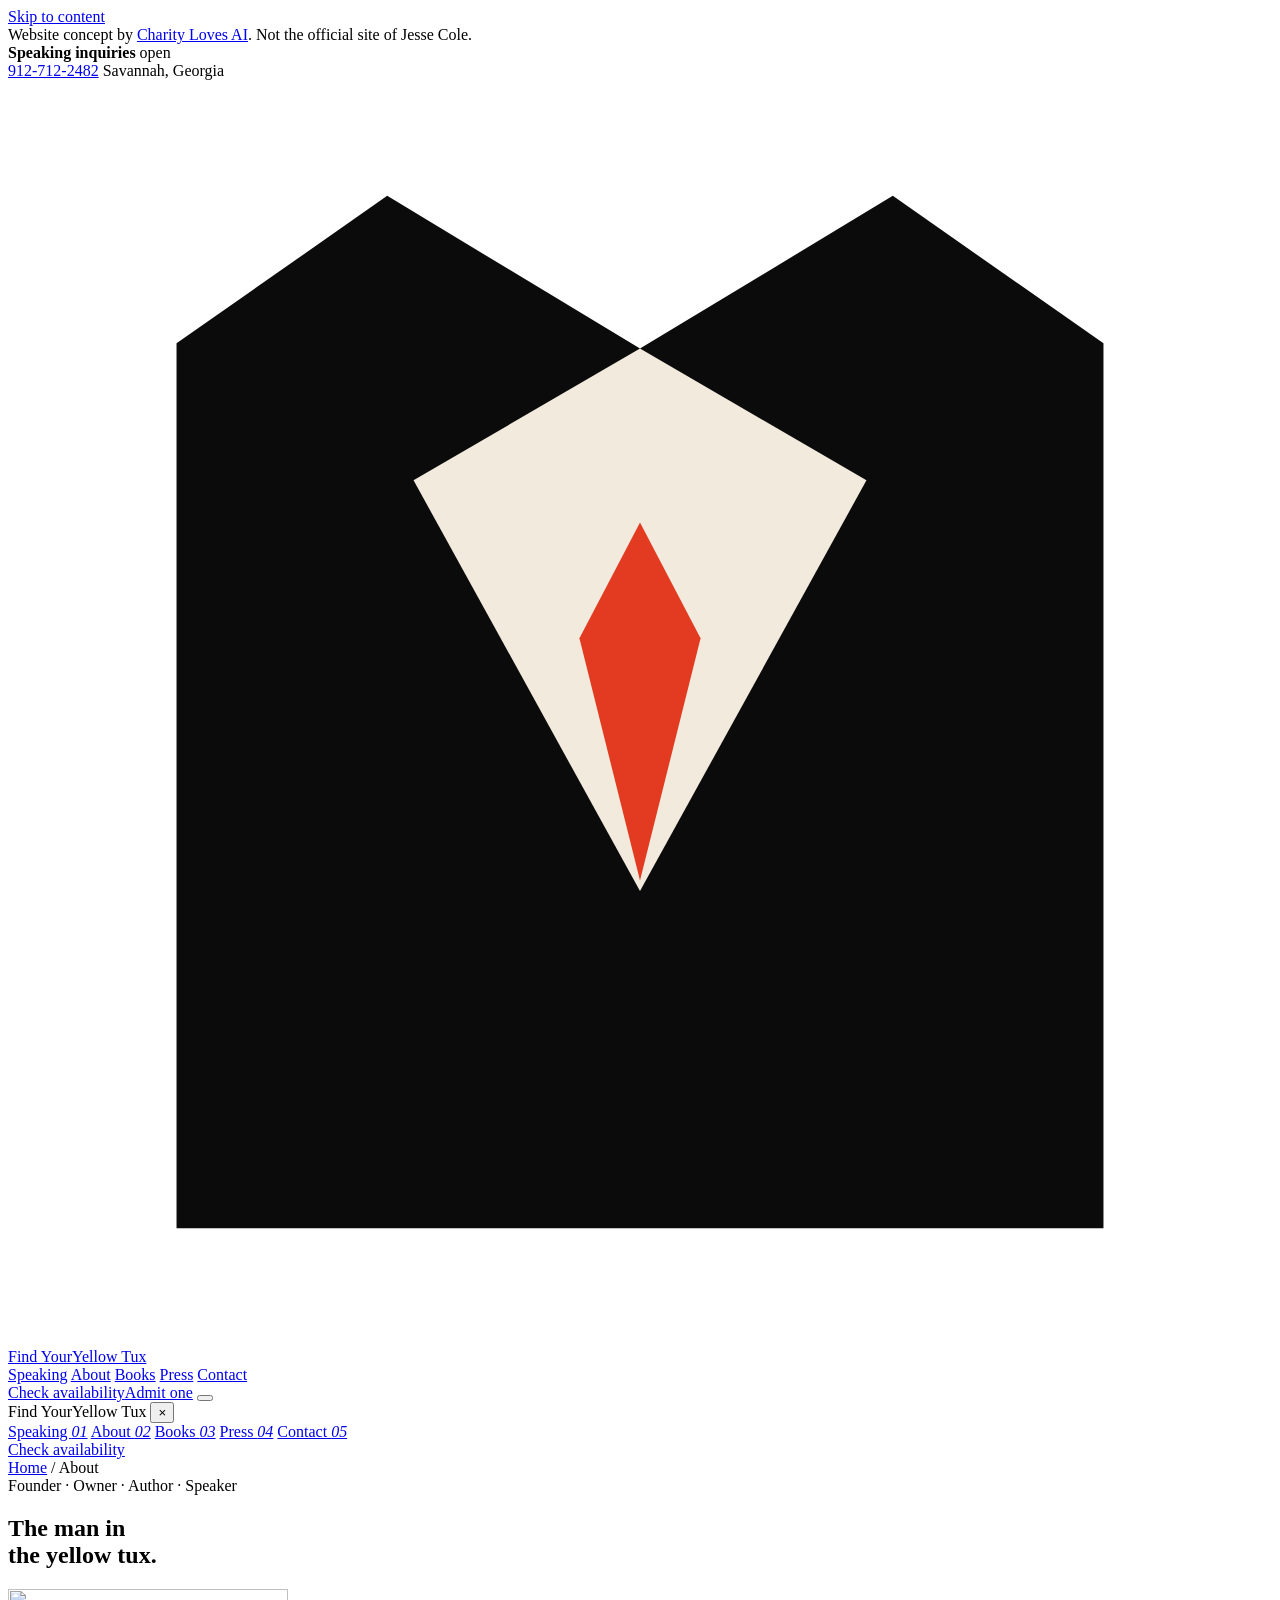
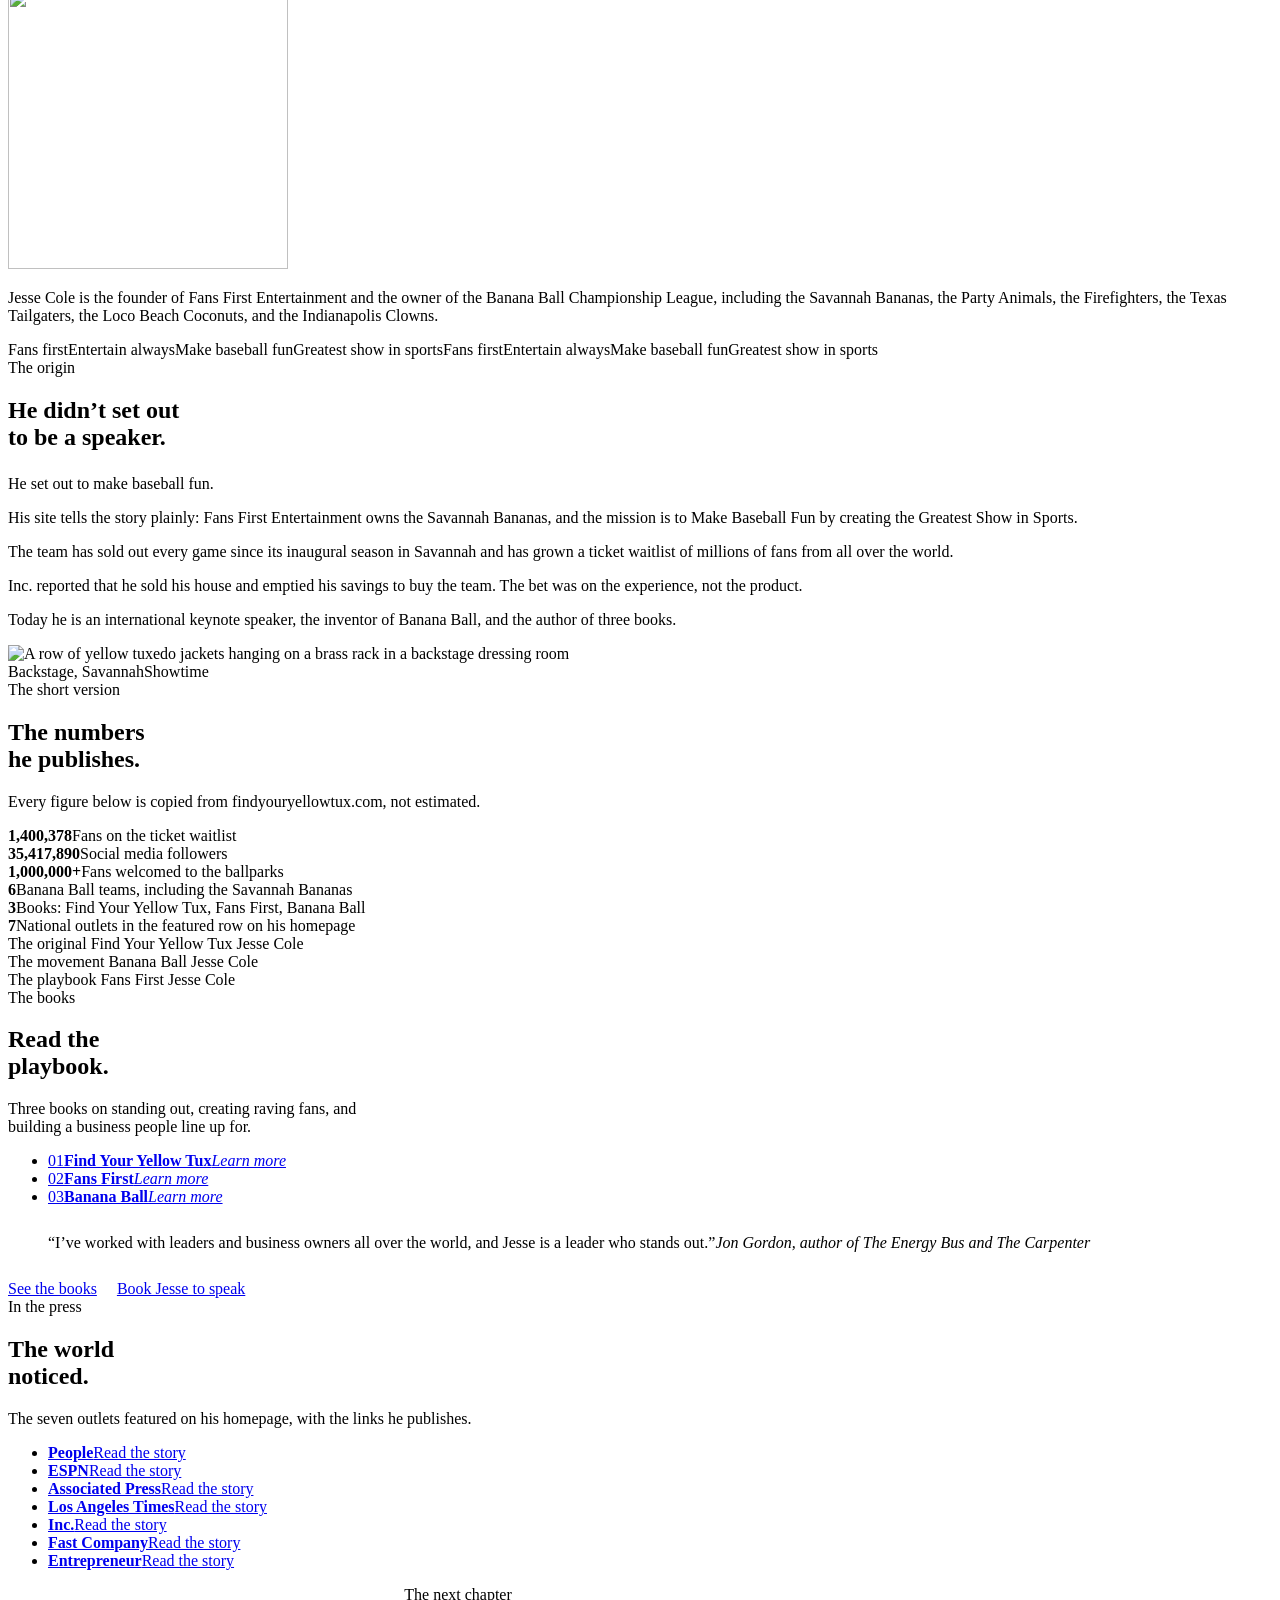
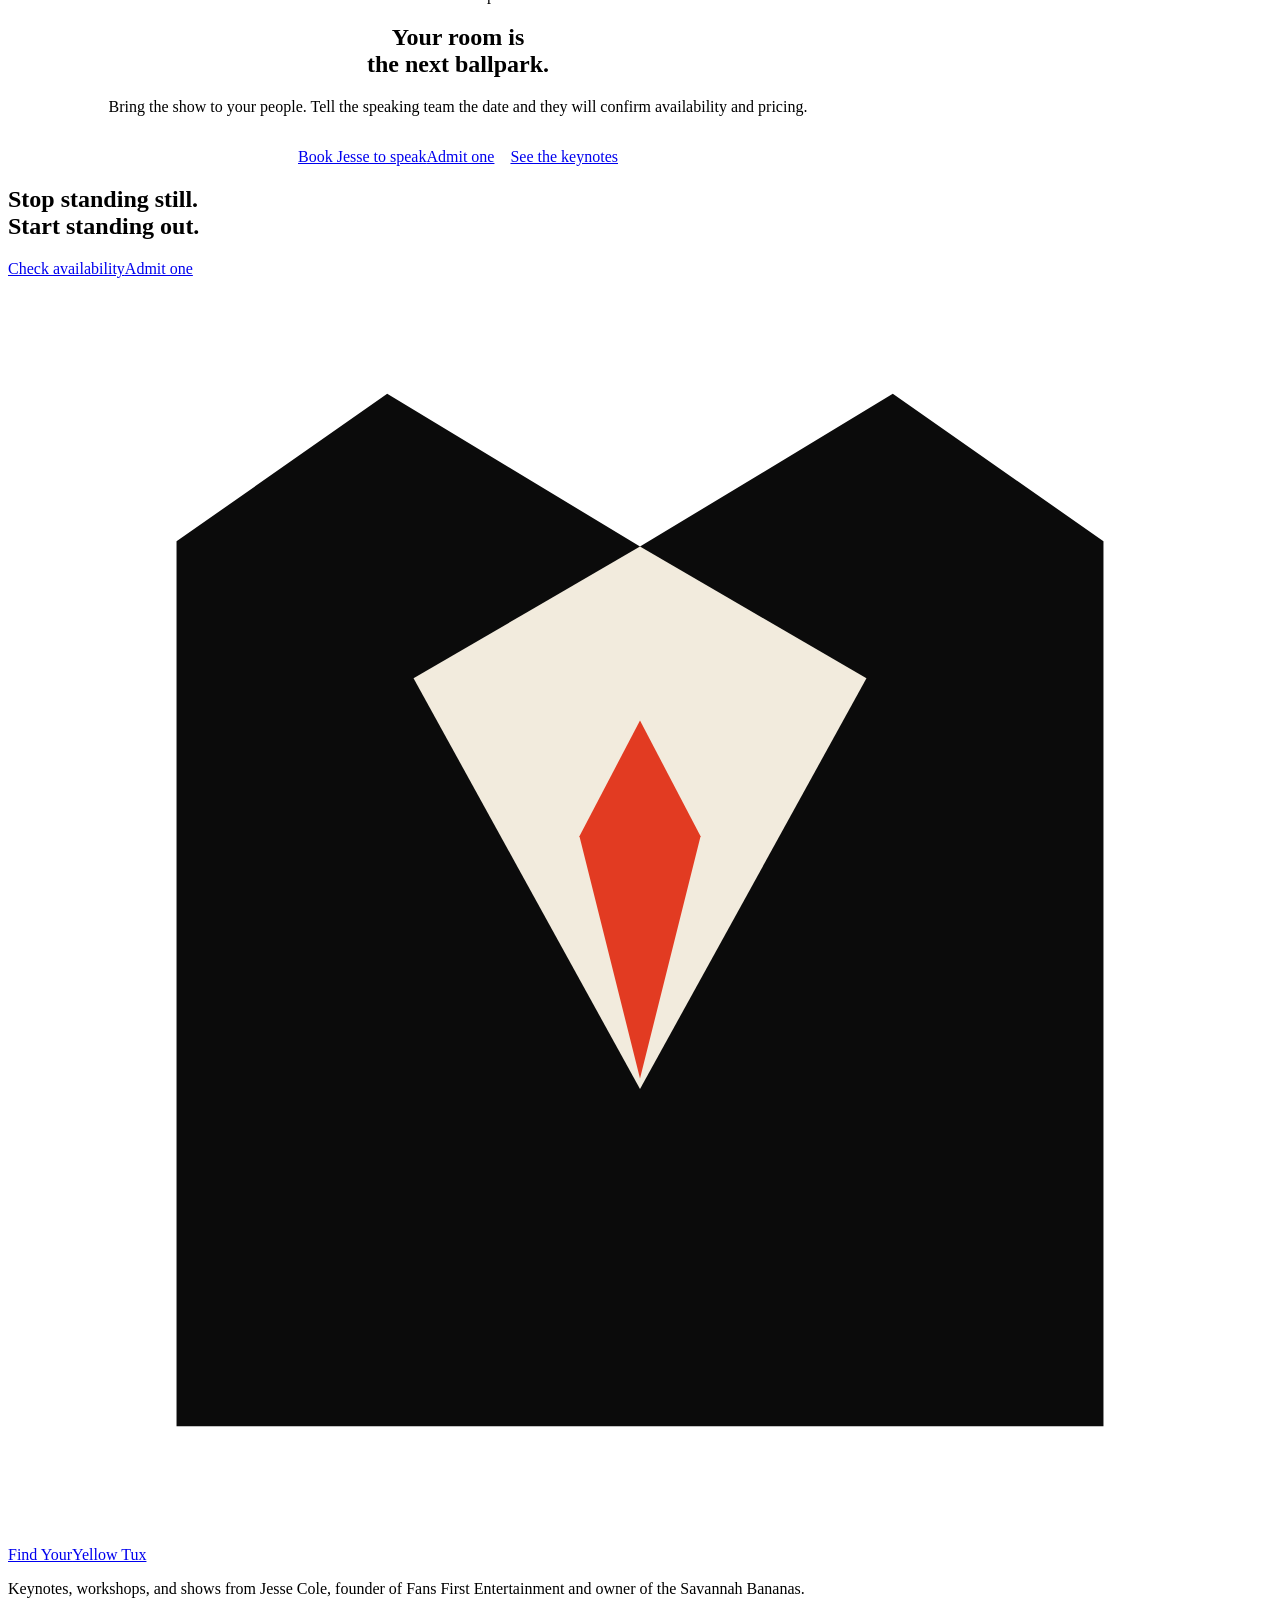
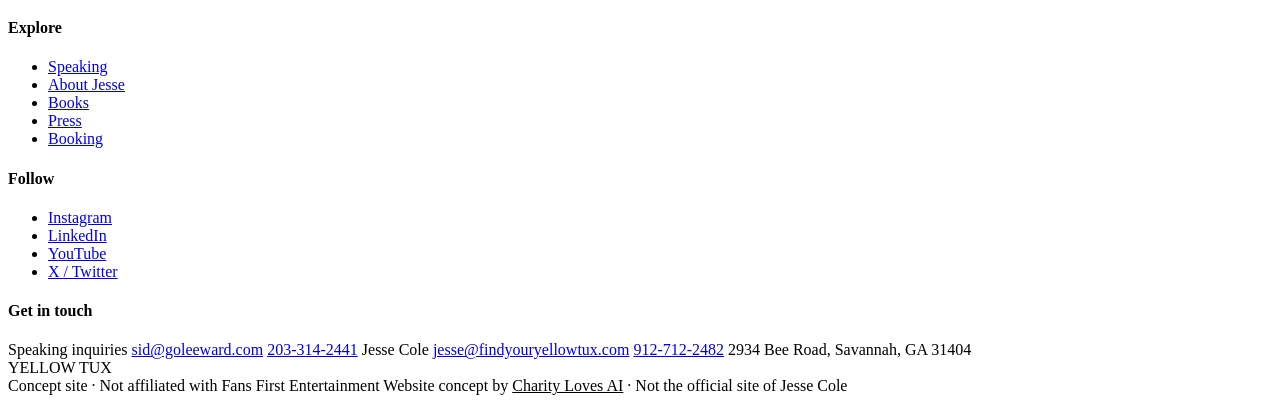
==== about/index.html @ e7c2ccee "Website concept for Find Your Yellow Tux" ====
<!DOCTYPE html>
<html lang="en">
<head>
<base href="/yellowtux-concept/">
<meta charset="utf-8">
<meta name="viewport" content="width=device-width, initial-scale=1">
<title>About · Find Your Yellow Tux Concept</title>
<meta name="description" content="A website concept for Jesse Cole, keynote speaker and owner of the Savannah Bananas. Built by Charity Loves AI. Not the official site.">
<meta name="robots" content="noindex, nofollow">
<meta name="theme-color" content="#0b0b0b">

<meta property="og:type" content="profile">
<meta property="og:site_name" content="Find Your Yellow Tux Concept">
<meta property="og:title" content="About Jesse Cole | The Man in the Yellow Tux">
<meta property="og:description" content="He sold the house, emptied the savings, and built the most entertaining team in sports. Then he wrote the playbook.">
<meta property="og:url" content="https://charity-ai.github.io/yellowtux-concept/">
<meta property="og:image" content="https://charity-ai.github.io/yellowtux-concept/assets/og-image.jpg">
<meta name="twitter:card" content="summary_large_image">
<meta name="twitter:title" content="About Jesse Cole | The Man in the Yellow Tux">
<meta name="twitter:description" content="He sold the house, emptied the savings, and built the most entertaining team in sports.">
<meta name="twitter:image" content="https://charity-ai.github.io/yellowtux-concept/assets/og-image.jpg">

<link rel="icon" href="assets/favicon.svg" type="image/svg+xml">
<link rel="preconnect" href="https://fonts.googleapis.com">
<link rel="preconnect" href="https://fonts.gstatic.com" crossorigin>
<link href="https://fonts.googleapis.com/css2?family=Anton&family=Instrument+Serif:ital@0;1&family=Inter+Tight:wght@400;500;600;700;800&display=swap" rel="stylesheet">
<link rel="stylesheet" href="assets/css/style.css">
<noscript><style>[data-reveal]{opacity:1 !important;transform:none !important}</style></noscript>


<script type="application/ld+json">
{
  "@context": "https://schema.org",
  "@graph": [
    {
      "@type": "Person",
      "@id": "https://findyouryellowtux.com/#jesse-cole",
      "name": "Jesse Cole",
      "jobTitle": "Keynote Speaker, Author, and Owner of the Savannah Bananas",
      "description": "Jesse Cole is the founder of Fans First Entertainment, owner of the Savannah Bananas, and author of Find Your Yellow Tux, Fans First, and Banana Ball.",
      "url": "https://findyouryellowtux.com/about",
      "image": "https://findyouryellowtux.com/assets/og-image.jpg",
      "birthPlace": { "@type": "Place", "name": "United States" },
      "alumniOf": { "@type": "CollegeOrUniversity", "name": "Wofford College" },
      "worksFor": { "@type": "Organization", "name": "Fans First Entertainment" },
      "author": [
        { "@type": "Book", "name": "Find Your Yellow Tux", "datePublished": "2017" },
        { "@type": "Book", "name": "Fans First" },
        { "@type": "Book", "name": "Banana Ball" }
      ],
      "sameAs": [
        "https://www.linkedin.com/in/yellowtuxjesse/",
        "https://www.instagram.com/yellowtuxjesse/",
        "https://twitter.com/YellowTuxJesse",
        "https://www.youtube.com/channel/UCasNOOUN7FbQXBUsfZD4Y_Q"
      ]
    },
    {
      "@type": "BreadcrumbList",
      "itemListElement": [
        { "@type": "ListItem", "position": 1, "name": "Home", "item": "https://findyouryellowtux.com/" },
        { "@type": "ListItem", "position": 2, "name": "About", "item": "https://findyouryellowtux.com/about" }
      ]
    }
  ]
}
</script>
</head>
<body>
<a class="skip" href="#main">Skip to content</a>
<div class="concept-banner" role="note">
  <span class="concept-banner__dot" aria-hidden="true"></span>
  <span>Website concept by <a href="https://charitylovesai.com" target="_blank" rel="noopener">Charity Loves AI</a>. Not the official site of Jesse Cole.</span>
</div>


<div class="topbar">
  <div class="wrap topbar__in">
    <div><strong>Speaking inquiries</strong> open</div>
    <div class="topbar__right">
      <a href="tel:+19127122482">912-712-2482</a>
      <span>Savannah, Georgia</span>
    </div>
  </div>
</div>

<header class="site-header" id="site-header">
  <div class="wrap nav">
    <a class="brand" href="./" aria-label="Find Your Yellow Tux home">
      <span class="brand__mark" aria-hidden="true">
        <svg viewBox="0 0 24 24" fill="none" xmlns="http://www.w3.org/2000/svg">
          <path d="M7.2 2.2 12 5.1l4.8-2.9 4 2.8v16.8H3.2V5l4-2.8Z" fill="#0b0b0b"/>
          <path d="M12 5.1 16.3 7.6 12 15.4 7.7 7.6 12 5.1Z" fill="#f2ebdd"/>
          <path d="M12 8.4l1.15 2.2L12 15.2l-1.15-4.6L12 8.4Z" fill="#e23b22"/>
        </svg>
      </span>
      <span class="brand__type"><span>Find Your</span><span>Yellow Tux</span></span>
    </a>
    <nav class="nav__links" aria-label="Primary">
      <a href="speaking/">Speaking</a>
      <a href="about/" aria-current="page">About</a>
      <a href="about/#books">Books</a>
      <a href="about/#press">Press</a>
      <a href="book/">Contact</a>
    </nav>
    <div class="nav__cta">
      <a class="btn" href="book/"><span>Check availability</span><span class="btn__tag">Admit one</span></a>
      <button class="burger" type="button" aria-label="Open menu" aria-expanded="false" aria-controls="mobile-menu"><span></span></button>
    </div>
  </div>
</header>

<div class="mobile-menu" id="mobile-menu" aria-hidden="true">
  <div class="mobile-menu__top">
    <span class="brand__type"><span>Find Your</span><span>Yellow Tux</span></span>
    <button class="mobile-menu__close" type="button" aria-label="Close menu">&times;</button>
  </div>
  <nav aria-label="Mobile">
    <a href="speaking/">Speaking <em>01</em></a>
    <a href="about/">About <em>02</em></a>
    <a href="about/#books">Books <em>03</em></a>
    <a href="about/#press">Press <em>04</em></a>
    <a href="book/">Contact <em>05</em></a>
  </nav>
  <a class="btn" href="book/"><span>Check availability</span></a>
</div>

<main id="main">
  <section class="page-hero">
    <div class="wrap">
      <div class="page-hero__crumb"><a href="./">Home</a> <span>/</span> <span>About</span></div>
      <span class="hero__kicker"><i></i> Founder · Owner · Author · Speaker</span>
      <h1 class="display">The man in<br>the <span class="mark">yellow tux.</span></h1>
      <div class="about-seal" aria-hidden="true">
        <img src="assets/img/banana-emblem.webp" alt="" width="280" height="280" loading="lazy">
      </div>
      <p>Jesse Cole is the founder of Fans First Entertainment and the owner of the Banana Ball Championship League, including the Savannah Bananas, the Party Animals, the Firefighters, the Texas Tailgaters, the Loco Beach Coconuts, and the Indianapolis Clowns.</p>
    </div>
  </section>

  <div class="marquee" aria-hidden="true">
    <div class="marquee__track">
      <span>Fans first</span><span>Entertain always</span><span>Make baseball fun</span><span>Greatest show in sports</span><span>Fans first</span><span>Entertain always</span><span>Make baseball fun</span><span>Greatest show in sports</span>
    </div>
  </div>

  <section class="section">
    <div class="wrap about-split">
      <div data-reveal>
        <span class="eyebrow">The origin</span>
        <h2 class="display h-lg">He didn&rsquo;t set out<br>to be a <span class="mark">speaker.</span></h2>
        <p style="margin-top:1.5rem">He set out to make baseball fun.</p>
        <p>His site tells the story plainly: Fans First Entertainment owns the Savannah Bananas, and the mission is to Make Baseball Fun by creating the Greatest Show in Sports.</p>
        <p>The team has sold out every game since its inaugural season in Savannah and has grown a ticket waitlist of millions of fans from all over the world.</p>
        <p>Inc. reported that he sold his house and emptied his savings to buy the team. The bet was on the experience, not the product.</p>
        <p>Today he is an international keynote speaker, the inventor of Banana Ball, and the author of three books.</p>
      </div>
      <div class="story__media" data-reveal style="--d:.1s">
        <img src="assets/img/tux-rack.webp" alt="A row of yellow tuxedo jackets hanging on a brass rack in a backstage dressing room" width="1100" height="733" loading="lazy" decoding="async">
        <div class="story__caption"><span>Backstage, Savannah</span><span>Showtime</span></div>
      </div>
    </div>
  </section>

  <section class="section section--bone">
    <div class="wrap">
      <div class="lineup__head">
        <div data-reveal>
          <span class="eyebrow">The short version</span>
          <h2 class="display h-lg">The numbers<br>he publishes.</h2>
        </div>
        <p class="lede" data-reveal style="--d:.1s">Every figure below is copied from findyouryellowtux.com, not estimated.</p>
      </div>

      <div class="fact-grid" data-reveal>
        <div class="fact"><b>1,400,378</b><span>Fans on the ticket waitlist</span></div>
        <div class="fact"><b>35,417,890</b><span>Social media followers</span></div>
        <div class="fact"><b>1,000,000+</b><span>Fans welcomed to the ballparks</span></div>
        <div class="fact"><b>6</b><span>Banana Ball teams, including the Savannah Bananas</span></div>
        <div class="fact"><b>3</b><span>Books: Find Your Yellow Tux, Fans First, Banana Ball</span></div>
        <div class="fact"><b>7</b><span>National outlets in the featured row on his homepage</span></div>
      </div>
    </div>
  </section>

  <section class="section" id="books">
    <div class="wrap books__grid">
      <div class="book-stack" data-reveal aria-label="Books by Jesse Cole">
        <div class="book">
          <span class="book__kicker">The original</span>
          <span class="book__title">Find Your Yellow Tux</span>
          <span class="book__author">Jesse Cole</span>
        </div>
        <div class="book">
          <span class="book__kicker">The movement</span>
          <span class="book__title">Banana Ball</span>
          <span class="book__author">Jesse Cole</span>
        </div>
        <div class="book">
          <span class="book__kicker">The playbook</span>
          <span class="book__title">Fans First</span>
          <span class="book__author">Jesse Cole</span>
        </div>
      </div>
      <div data-reveal style="--d:.1s">
        <span class="eyebrow">The books</span>
        <h2 class="display h-lg">Read the<br><span class="mark">playbook.</span></h2>
        <p class="lede" style="max-width:44ch">Three books on standing out, creating raving fans, and building a business people line up for.</p>
        <ul class="books__list">
          <li><a href="https://findyouryellowtux.com/books/find-your-yellow-tux/" target="_blank" rel="noopener"><span>01</span><b>Find Your Yellow Tux</b><em>Learn more</em></a></li>
          <li><a href="https://findyouryellowtux.com/books/fans-first/" target="_blank" rel="noopener"><span>02</span><b>Fans First</b><em>Learn more</em></a></li>
          <li><a href="https://findyouryellowtux.com/books/banana-ball/" target="_blank" rel="noopener"><span>03</span><b>Banana Ball</b><em>Learn more</em></a></li>
        </ul>
        <blockquote class="story__quote" style="margin-top:1.75rem">&ldquo;I&rsquo;ve worked with leaders and business owners all over the world, and Jesse is a leader who stands out.&rdquo;<cite>Jon Gordon, author of The Energy Bus and The Carpenter</cite></blockquote>
        <div style="margin-top:1.75rem;display:flex;gap:1.25rem;flex-wrap:wrap">
          <a class="btn" href="https://findyouryellowtux.com/books/" target="_blank" rel="noopener"><span>See the books</span></a>
          <a class="link-arrow" href="book/" style="align-self:center">Book Jesse to speak</a>
        </div>
      </div>
    </div>
  </section>

  <section class="section section--yellow" id="press">
    <div class="wrap">
      <div class="lineup__head">
        <div data-reveal>
          <span class="eyebrow">In the press</span>
          <h2 class="display h-lg">The world<br>noticed.</h2>
        </div>
        <p class="lede" data-reveal style="--d:.1s">The seven outlets featured on his homepage, with the links he publishes.</p>
      </div>

      <ul class="press-list" data-reveal>
        <li><a href="https://people.com/savannah-bananas-baseball-couple-who-risked-everything-exclusive-7563579" target="_blank" rel="noopener"><b>People</b><span>Read the story</span></a></li>
        <li><a href="https://www.espn.com/mlb/story/_/id/38404691/savannah-bananas-exhibit-opening-baseball-hall-fame" target="_blank" rel="noopener"><b>ESPN</b><span>Read the story</span></a></li>
        <li><a href="https://apnews.com/article/banana-jesse-cole-book-review-152104336b5ca4971ac478803b23c32c" target="_blank" rel="noopener"><b>Associated Press</b><span>Read the story</span></a></li>
        <li><a href="https://www.latimes.com/sports/story/2022-05-16/savannah-bananas-baseball-revolution-mlb-rules" target="_blank" rel="noopener"><b>Los Angeles Times</b><span>Read the story</span></a></li>
        <li><a href="https://www.inc.com/carmine-gallo/this-entrepreneur-sold-his-house-emptied-his-savings-now-he-runs-one-of-greatest-shows-in-america.html" target="_blank" rel="noopener"><b>Inc.</b><span>Read the story</span></a></li>
        <li><a href="https://www.fastcompany.com/90738300/four-lessons-on-innovation-from-the-most-creative-team-in-baseball" target="_blank" rel="noopener"><b>Fast Company</b><span>Read the story</span></a></li>
        <li><a href="https://www.entrepreneur.com/growing-a-business/how-the-countrys-goofiest-baseball-team-made-millions/341830" target="_blank" rel="noopener"><b>Entrepreneur</b><span>Read the story</span></a></li>
      </ul>
    </div>
  </section>

  <section class="section section--bone">
    <div class="wrap" style="text-align:center;max-width:900px">
      <span class="eyebrow" style="justify-content:center">The next chapter</span>
      <h2 class="display h-lg" style="margin-bottom:1.25rem">Your room is<br>the next <span class="mark">ballpark.</span></h2>
      <p class="lede" style="margin-inline:auto;margin-bottom:2rem">Bring the show to your people. Tell the speaking team the date and they will confirm availability and pricing.</p>
      <div style="display:flex;gap:1rem;justify-content:center;flex-wrap:wrap">
        <a class="btn" href="book/"><span>Book Jesse to speak</span><span class="btn__tag">Admit one</span></a>
        <a class="link-arrow" href="speaking/">See the keynotes</a>
      </div>
    </div>
  </section>

</main>

<footer class="footer">
  <div class="wrap">
    <div class="footer__cta">
      <h2 class="display h-lg">Stop standing still.<br><span style="color:var(--yellow)">Start standing out.</span></h2>
      <a class="btn" href="book/"><span>Check availability</span><span class="btn__tag">Admit one</span></a>
    </div>
    <div class="footer__grid">
      <div class="footer__brand">
        <a class="brand" href="./" style="margin-bottom:1rem">
          <span class="brand__mark" aria-hidden="true">
            <svg viewBox="0 0 24 24" fill="none" xmlns="http://www.w3.org/2000/svg">
              <path d="M7.2 2.2 12 5.1l4.8-2.9 4 2.8v16.8H3.2V5l4-2.8Z" fill="#0b0b0b"/>
              <path d="M12 5.1 16.3 7.6 12 15.4 7.7 7.6 12 5.1Z" fill="#f2ebdd"/>
              <path d="M12 8.4l1.15 2.2L12 15.2l-1.15-4.6L12 8.4Z" fill="#e23b22"/>
            </svg>
          </span>
          <span class="brand__type"><span>Find Your</span><span>Yellow Tux</span></span>
        </a>
        <p>Keynotes, workshops, and shows from Jesse Cole, founder of Fans First Entertainment and owner of the Savannah Bananas.</p>
      </div>
      <div>
        <h4>Explore</h4>
        <ul>
          <li><a href="speaking/">Speaking</a></li>
          <li><a href="about/">About Jesse</a></li>
          <li><a href="about/#books">Books</a></li>
          <li><a href="about/#press">Press</a></li>
          <li><a href="book/">Booking</a></li>
        </ul>
      </div>
      <div>
        <h4>Follow</h4>
        <ul>
          <li><a href="https://www.instagram.com/yellowtuxjesse/" target="_blank" rel="noopener">Instagram</a></li>
          <li><a href="https://www.linkedin.com/in/yellowtuxjesse/" target="_blank" rel="noopener">LinkedIn</a></li>
          <li><a href="https://www.youtube.com/channel/UCasNOOUN7FbQXBUsfZD4Y_Q" target="_blank" rel="noopener">YouTube</a></li>
          <li><a href="https://twitter.com/YellowTuxJesse" target="_blank" rel="noopener">X / Twitter</a></li>
        </ul>
      </div>
      <div>
        <h4>Get in touch</h4>
        <div class="footer__contact">
          <span>Speaking inquiries</span>
          <a href="mailto:sid@goleeward.com">sid@goleeward.com</a>
          <a href="tel:+12033142441">203-314-2441</a>
          <span style="margin-top:.6rem">Jesse Cole</span>
          <a href="mailto:jesse@findyouryellowtux.com">jesse@findyouryellowtux.com</a>
          <a href="tel:+19127122482">912-712-2482</a>
          <span style="margin-top:.6rem">2934 Bee Road, Savannah, GA 31404</span>
        </div>
      </div>
    </div>
    <div class="footer__wordmark" aria-hidden="true">YELLOW TUX</div>
    <div class="footer__bottom">
      <span>Concept site · Not affiliated with Fans First Entertainment</span>
      <span>Website concept by <a href="https://charitylovesai.com" target="_blank" rel="noopener" style="color:var(--bone)">Charity Loves AI</a> · Not the official site of Jesse Cole</span>
    </div>
  </div>
</footer>

<script src="assets/js/main.js" defer></script>
</body>
</html>
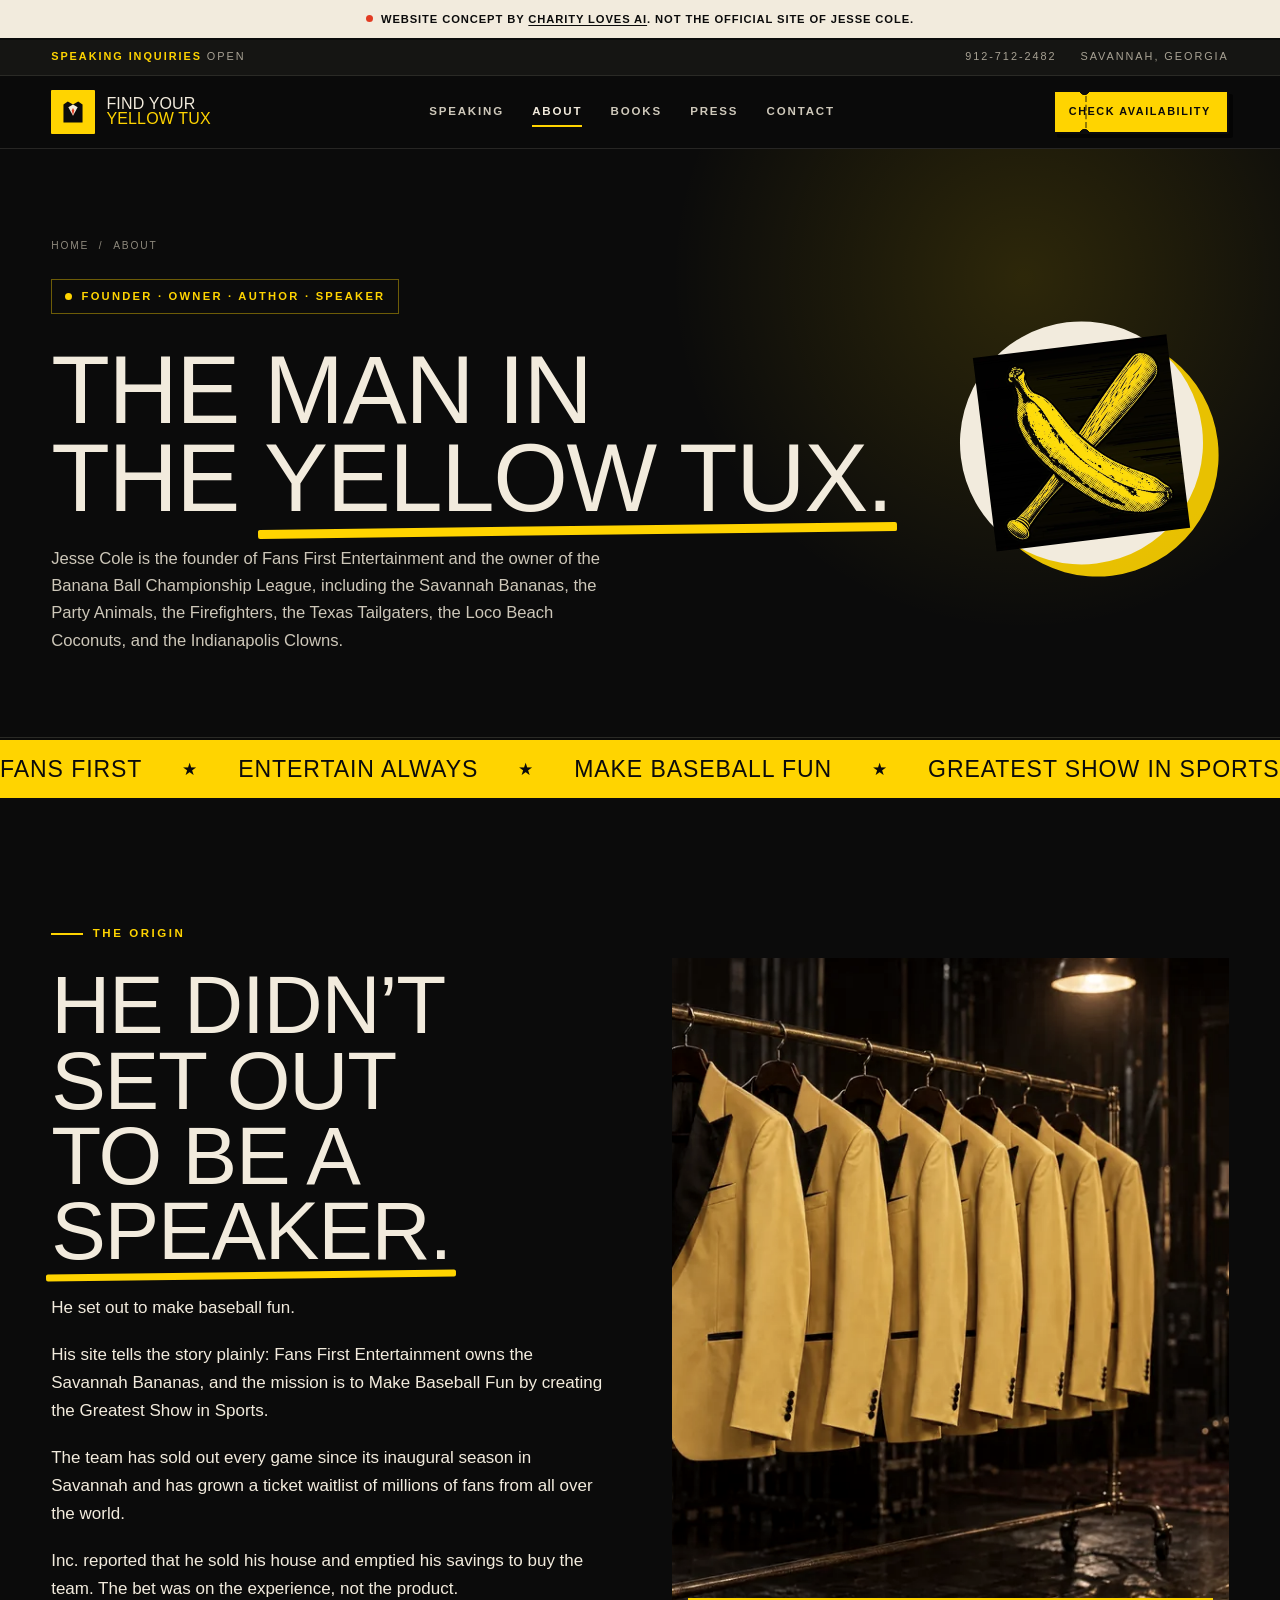
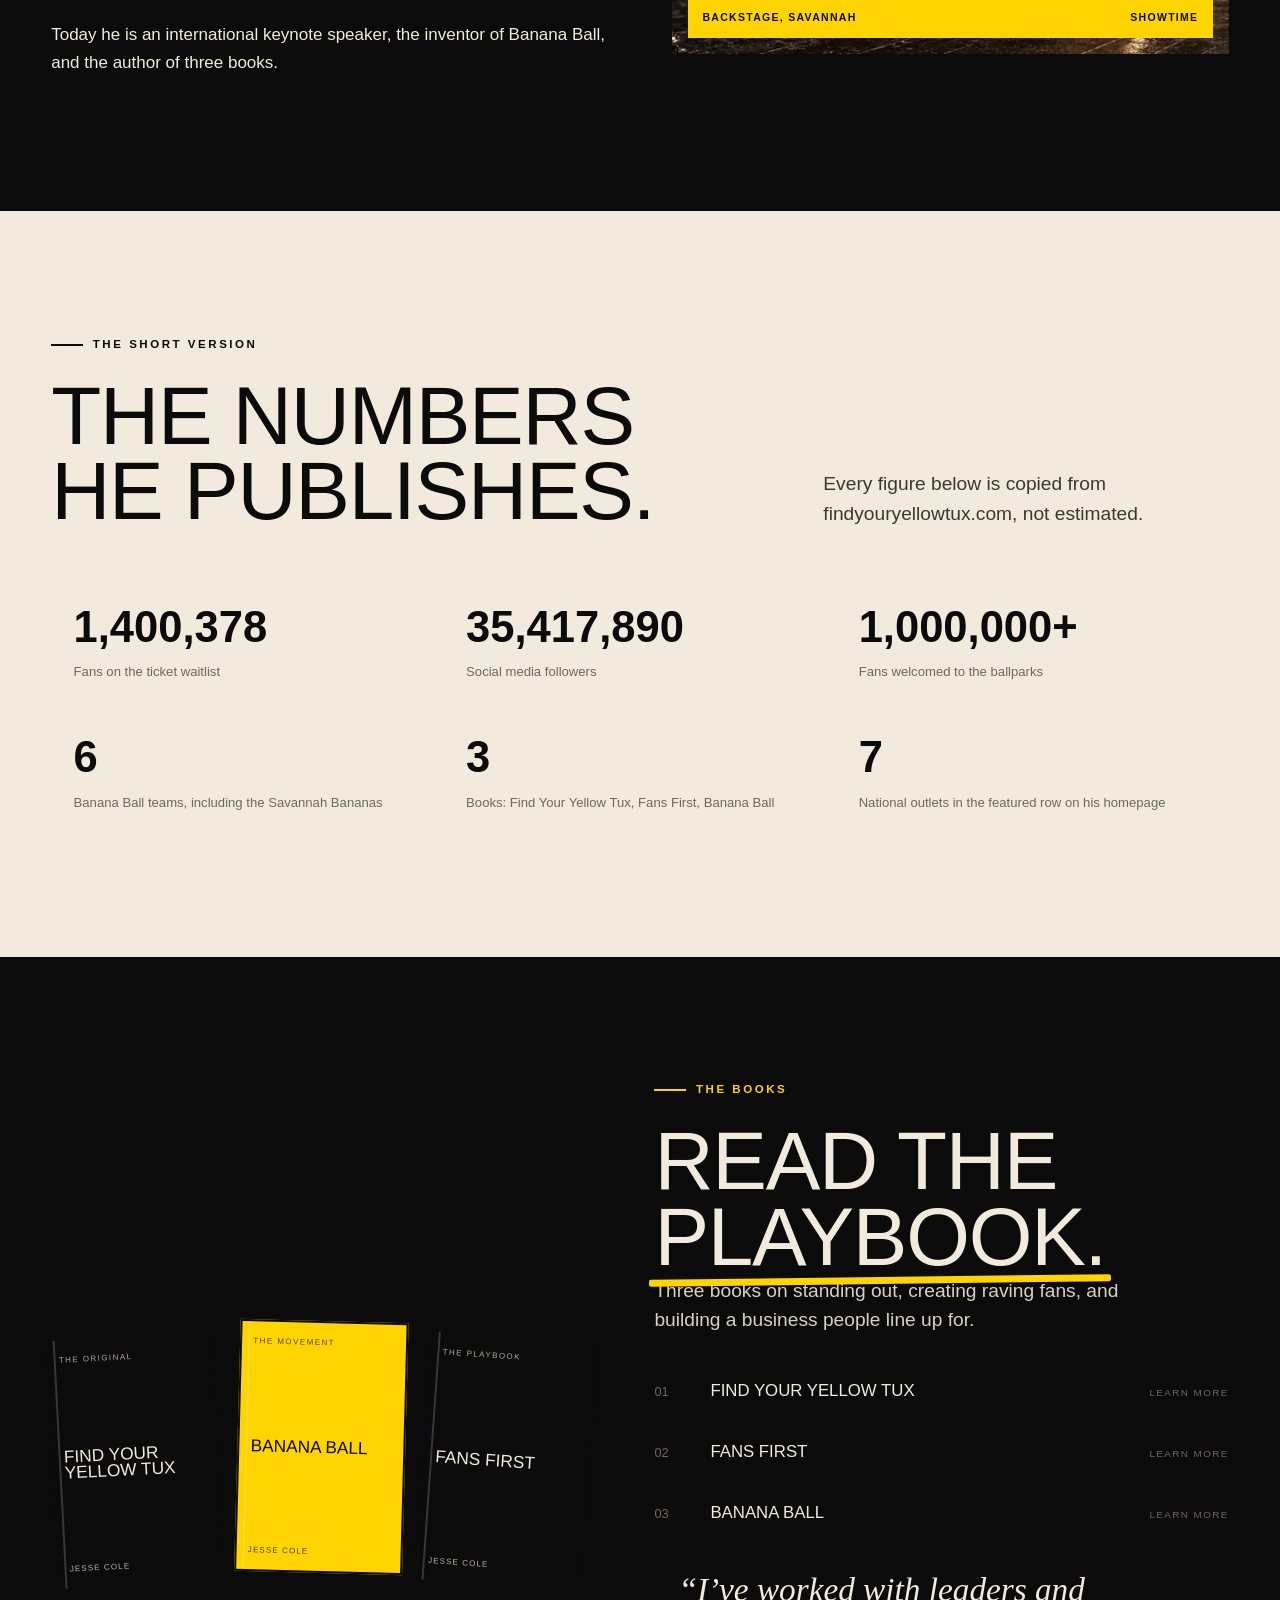
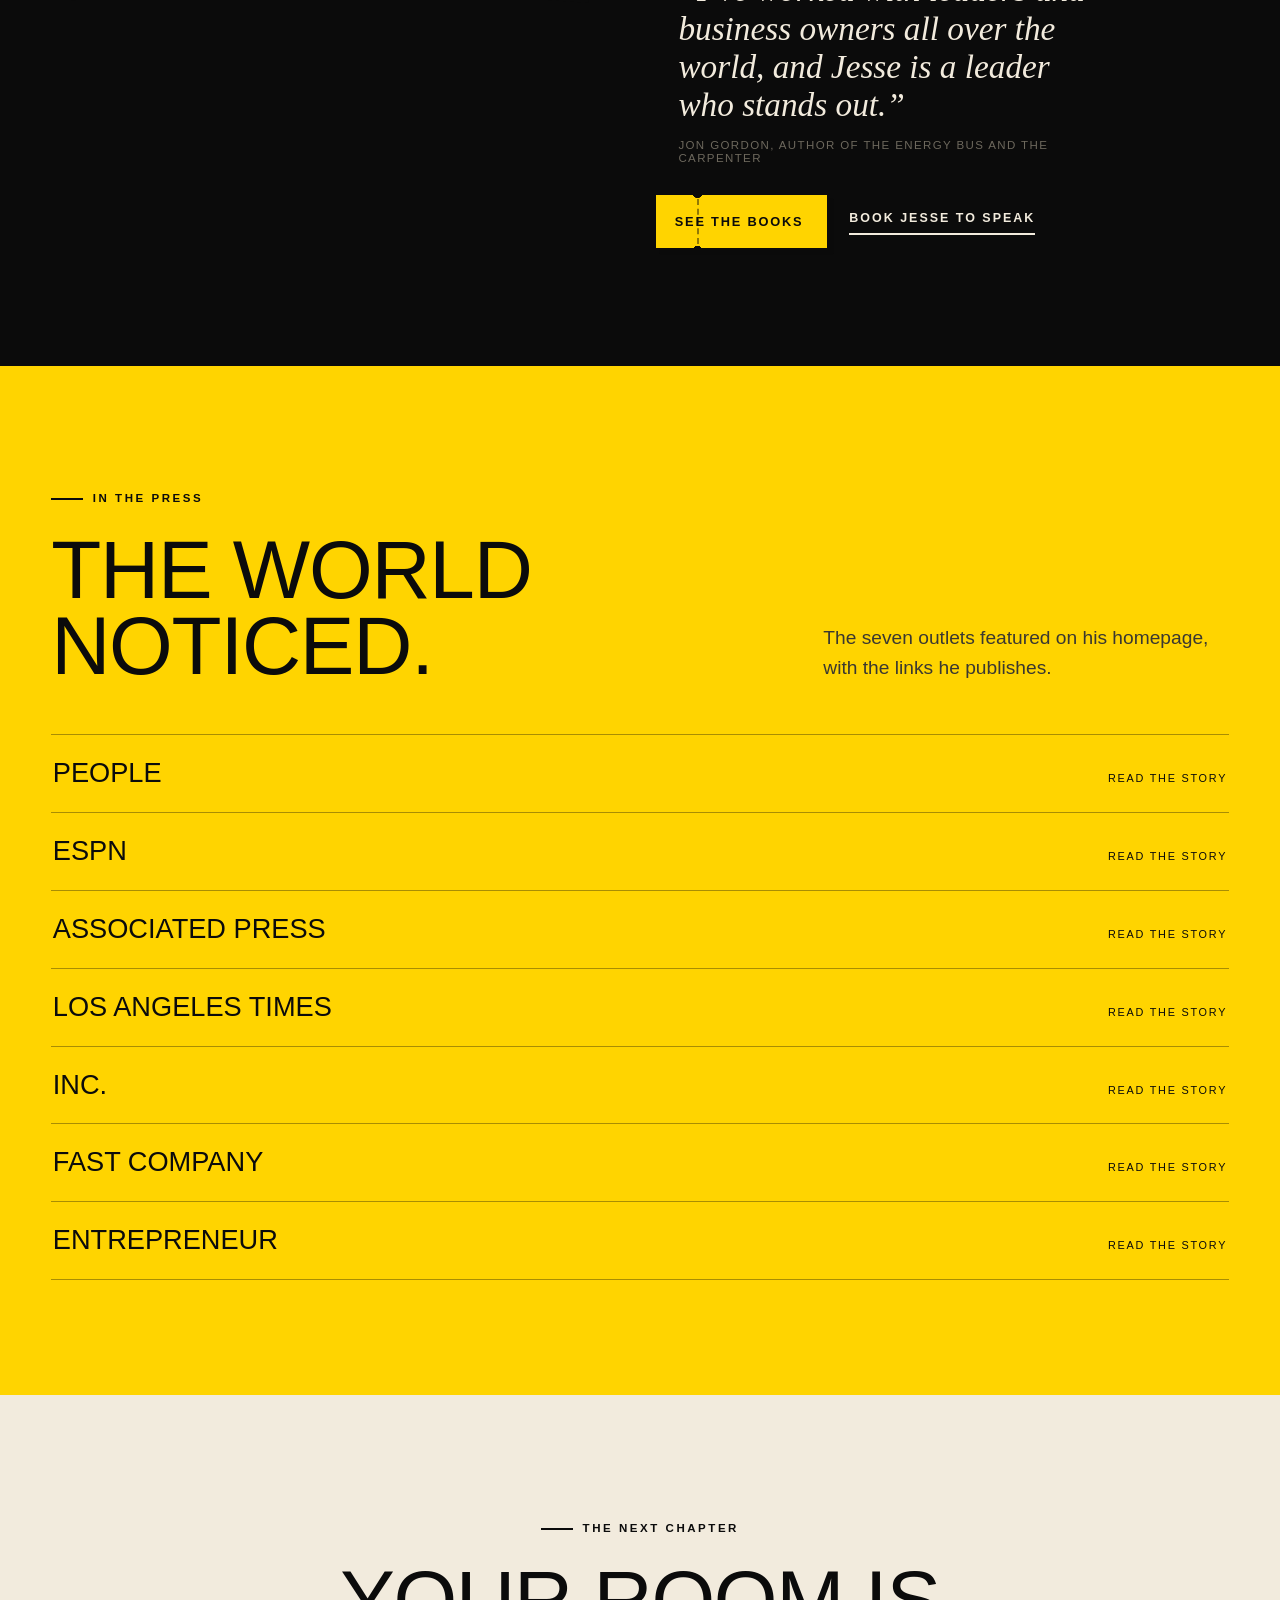
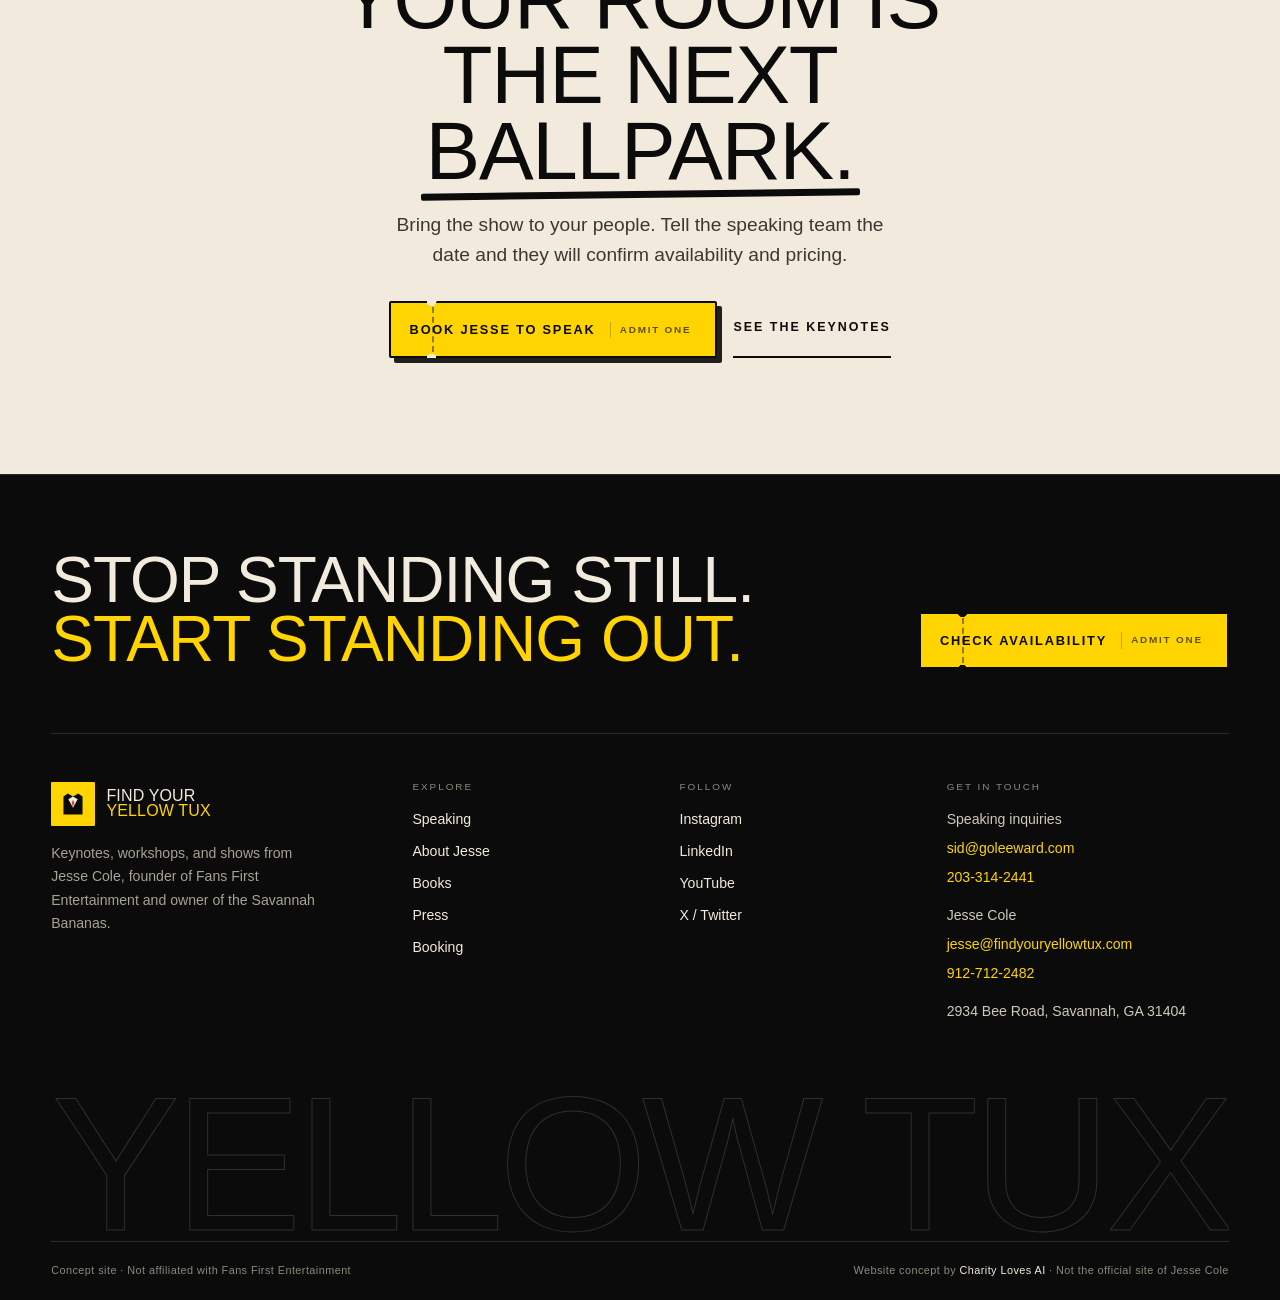
==== commit ed50c8e6: "Root-relative build for Cloudflare delivery" ====
--- a/about/index.html
+++ b/about/index.html
@@ -1,7 +1,6 @@
 <!DOCTYPE html>
 <html lang="en">
 <head>
-<base href="/yellowtux-concept/">
 <meta charset="utf-8">
 <meta name="viewport" content="width=device-width, initial-scale=1">
 <title>About · Find Your Yellow Tux Concept</title>
@@ -20,11 +19,11 @@
 <meta name="twitter:description" content="He sold the house, emptied the savings, and built the most entertaining team in sports.">
 <meta name="twitter:image" content="https://charity-ai.github.io/yellowtux-concept/assets/og-image.jpg">
 
-<link rel="icon" href="assets/favicon.svg" type="image/svg+xml">
+<link rel="icon" href="/assets/favicon.svg" type="image/svg+xml">
 <link rel="preconnect" href="https://fonts.googleapis.com">
 <link rel="preconnect" href="https://fonts.gstatic.com" crossorigin>
 <link href="https://fonts.googleapis.com/css2?family=Anton&family=Instrument+Serif:ital@0;1&family=Inter+Tight:wght@400;500;600;700;800&display=swap" rel="stylesheet">
-<link rel="stylesheet" href="assets/css/style.css">
+<link rel="stylesheet" href="/assets/css/style.css">
 <noscript><style>[data-reveal]{opacity:1 !important;transform:none !important}</style></noscript>
 
 
@@ -86,7 +85,7 @@
 
 <header class="site-header" id="site-header">
   <div class="wrap nav">
-    <a class="brand" href="./" aria-label="Find Your Yellow Tux home">
+    <a class="brand" href="/" aria-label="Find Your Yellow Tux home">
       <span class="brand__mark" aria-hidden="true">
         <svg viewBox="0 0 24 24" fill="none" xmlns="http://www.w3.org/2000/svg">
           <path d="M7.2 2.2 12 5.1l4.8-2.9 4 2.8v16.8H3.2V5l4-2.8Z" fill="#0b0b0b"/>
@@ -97,14 +96,14 @@
       <span class="brand__type"><span>Find Your</span><span>Yellow Tux</span></span>
     </a>
     <nav class="nav__links" aria-label="Primary">
-      <a href="speaking/">Speaking</a>
-      <a href="about/" aria-current="page">About</a>
-      <a href="about/#books">Books</a>
-      <a href="about/#press">Press</a>
-      <a href="book/">Contact</a>
+      <a href="/speaking/">Speaking</a>
+      <a href="/about/" aria-current="page">About</a>
+      <a href="/about/#books">Books</a>
+      <a href="/about/#press">Press</a>
+      <a href="/book/">Contact</a>
     </nav>
     <div class="nav__cta">
-      <a class="btn" href="book/"><span>Check availability</span><span class="btn__tag">Admit one</span></a>
+      <a class="btn" href="/book/"><span>Check availability</span><span class="btn__tag">Admit one</span></a>
       <button class="burger" type="button" aria-label="Open menu" aria-expanded="false" aria-controls="mobile-menu"><span></span></button>
     </div>
   </div>
@@ -116,23 +115,23 @@
     <button class="mobile-menu__close" type="button" aria-label="Close menu">&times;</button>
   </div>
   <nav aria-label="Mobile">
-    <a href="speaking/">Speaking <em>01</em></a>
-    <a href="about/">About <em>02</em></a>
-    <a href="about/#books">Books <em>03</em></a>
-    <a href="about/#press">Press <em>04</em></a>
-    <a href="book/">Contact <em>05</em></a>
+    <a href="/speaking/">Speaking <em>01</em></a>
+    <a href="/about/">About <em>02</em></a>
+    <a href="/about/#books">Books <em>03</em></a>
+    <a href="/about/#press">Press <em>04</em></a>
+    <a href="/book/">Contact <em>05</em></a>
   </nav>
-  <a class="btn" href="book/"><span>Check availability</span></a>
+  <a class="btn" href="/book/"><span>Check availability</span></a>
 </div>
 
 <main id="main">
   <section class="page-hero">
     <div class="wrap">
-      <div class="page-hero__crumb"><a href="./">Home</a> <span>/</span> <span>About</span></div>
+      <div class="page-hero__crumb"><a href="/">Home</a> <span>/</span> <span>About</span></div>
       <span class="hero__kicker"><i></i> Founder · Owner · Author · Speaker</span>
       <h1 class="display">The man in<br>the <span class="mark">yellow tux.</span></h1>
       <div class="about-seal" aria-hidden="true">
-        <img src="assets/img/banana-emblem.webp" alt="" width="280" height="280" loading="lazy">
+        <img src="/assets/img/banana-emblem.webp" alt="" width="280" height="280" loading="lazy">
       </div>
       <p>Jesse Cole is the founder of Fans First Entertainment and the owner of the Banana Ball Championship League, including the Savannah Bananas, the Party Animals, the Firefighters, the Texas Tailgaters, the Loco Beach Coconuts, and the Indianapolis Clowns.</p>
     </div>
@@ -156,7 +155,7 @@
         <p>Today he is an international keynote speaker, the inventor of Banana Ball, and the author of three books.</p>
       </div>
       <div class="story__media" data-reveal style="--d:.1s">
-        <img src="assets/img/tux-rack.webp" alt="A row of yellow tuxedo jackets hanging on a brass rack in a backstage dressing room" width="1100" height="733" loading="lazy" decoding="async">
+        <img src="/assets/img/tux-rack.webp" alt="A row of yellow tuxedo jackets hanging on a brass rack in a backstage dressing room" width="1100" height="733" loading="lazy" decoding="async">
         <div class="story__caption"><span>Backstage, Savannah</span><span>Showtime</span></div>
       </div>
     </div>
@@ -214,7 +213,7 @@
         <blockquote class="story__quote" style="margin-top:1.75rem">&ldquo;I&rsquo;ve worked with leaders and business owners all over the world, and Jesse is a leader who stands out.&rdquo;<cite>Jon Gordon, author of The Energy Bus and The Carpenter</cite></blockquote>
         <div style="margin-top:1.75rem;display:flex;gap:1.25rem;flex-wrap:wrap">
           <a class="btn" href="https://findyouryellowtux.com/books/" target="_blank" rel="noopener"><span>See the books</span></a>
-          <a class="link-arrow" href="book/" style="align-self:center">Book Jesse to speak</a>
+          <a class="link-arrow" href="/book/" style="align-self:center">Book Jesse to speak</a>
         </div>
       </div>
     </div>
@@ -248,8 +247,8 @@
       <h2 class="display h-lg" style="margin-bottom:1.25rem">Your room is<br>the next <span class="mark">ballpark.</span></h2>
       <p class="lede" style="margin-inline:auto;margin-bottom:2rem">Bring the show to your people. Tell the speaking team the date and they will confirm availability and pricing.</p>
       <div style="display:flex;gap:1rem;justify-content:center;flex-wrap:wrap">
-        <a class="btn" href="book/"><span>Book Jesse to speak</span><span class="btn__tag">Admit one</span></a>
-        <a class="link-arrow" href="speaking/">See the keynotes</a>
+        <a class="btn" href="/book/"><span>Book Jesse to speak</span><span class="btn__tag">Admit one</span></a>
+        <a class="link-arrow" href="/speaking/">See the keynotes</a>
       </div>
     </div>
   </section>
@@ -260,11 +259,11 @@
   <div class="wrap">
     <div class="footer__cta">
       <h2 class="display h-lg">Stop standing still.<br><span style="color:var(--yellow)">Start standing out.</span></h2>
-      <a class="btn" href="book/"><span>Check availability</span><span class="btn__tag">Admit one</span></a>
+      <a class="btn" href="/book/"><span>Check availability</span><span class="btn__tag">Admit one</span></a>
     </div>
     <div class="footer__grid">
       <div class="footer__brand">
-        <a class="brand" href="./" style="margin-bottom:1rem">
+        <a class="brand" href="/" style="margin-bottom:1rem">
           <span class="brand__mark" aria-hidden="true">
             <svg viewBox="0 0 24 24" fill="none" xmlns="http://www.w3.org/2000/svg">
               <path d="M7.2 2.2 12 5.1l4.8-2.9 4 2.8v16.8H3.2V5l4-2.8Z" fill="#0b0b0b"/>
@@ -279,11 +278,11 @@
       <div>
         <h4>Explore</h4>
         <ul>
-          <li><a href="speaking/">Speaking</a></li>
-          <li><a href="about/">About Jesse</a></li>
-          <li><a href="about/#books">Books</a></li>
-          <li><a href="about/#press">Press</a></li>
-          <li><a href="book/">Booking</a></li>
+          <li><a href="/speaking/">Speaking</a></li>
+          <li><a href="/about/">About Jesse</a></li>
+          <li><a href="/about/#books">Books</a></li>
+          <li><a href="/about/#press">Press</a></li>
+          <li><a href="/book/">Booking</a></li>
         </ul>
       </div>
       <div>
@@ -316,6 +315,6 @@
   </div>
 </footer>
 
-<script src="assets/js/main.js" defer></script>
+<script src="/assets/js/main.js" defer></script>
 </body>
 </html>
--- a/assets/css/style.css
+++ b/assets/css/style.css
@@ -0,0 +1,1317 @@
+/* ==========================================================================
+   FIND YOUR YELLOW TUX — Concept redesign
+   Design direction: "Showtime Playbill" — Broadway poster meets stadium
+   scoreboard. Signal yellow, ink black, bone paper, editorial serif counterpoint.
+   ========================================================================== */
+
+/* ---------- Tokens ---------- */
+:root {
+  --ink: #0b0b0b;
+  --ink-soft: #151513;
+  --ink-line: #2a2a26;
+  --yellow: #ffd400;
+  --yellow-deep: #f0b800;
+  --bone: #f2ebdd;
+  --bone-2: #e7ddca;
+  --red: #e23b22;
+  --muted: #8d887c;
+  --muted-dark: #6d685d;
+
+  --font-display: "Anton", "Haettenschweiler", "Arial Narrow Bold", Impact, sans-serif;
+  --font-serif: "Instrument Serif", "Times New Roman", Georgia, serif;
+  --font-ui: "Inter Tight", -apple-system, BlinkMacSystemFont, "Segoe UI", Helvetica, Arial, sans-serif;
+
+  --pad: clamp(1.25rem, 4vw, 3.5rem);
+  --section: clamp(4.5rem, 9vw, 8.5rem);
+  --max: 1320px;
+  --radius: 2px;
+  --ease: cubic-bezier(0.22, 1, 0.36, 1);
+}
+
+/* ---------- Reset ---------- */
+*,
+*::before,
+*::after { box-sizing: border-box; }
+
+html {
+  scroll-behavior: smooth;
+  -webkit-text-size-adjust: 100%;
+}
+
+body {
+  margin: 0;
+  background: var(--ink);
+  color: var(--bone);
+  font-family: var(--font-ui);
+  font-size: clamp(1rem, 0.96rem + 0.18vw, 1.0625rem);
+  line-height: 1.65;
+  -webkit-font-smoothing: antialiased;
+  text-rendering: optimizeLegibility;
+  overflow-x: hidden;
+}
+
+img { max-width: 100%; display: block; height: auto; }
+svg { display: block; }
+a { color: inherit; text-decoration: none; }
+button { font: inherit; cursor: pointer; }
+ul, ol { margin: 0; padding: 0; list-style: none; }
+p { margin: 0 0 1.1em; }
+h1, h2, h3, h4 { margin: 0; font-weight: 400; line-height: 1; }
+
+::selection { background: var(--yellow); color: var(--ink); }
+
+:focus-visible {
+  outline: 3px solid var(--yellow);
+  outline-offset: 4px;
+}
+
+.skip {
+  position: absolute;
+  left: 1rem;
+  top: -4rem;
+  z-index: 999;
+  background: var(--yellow);
+  color: var(--ink);
+  padding: 0.75rem 1.25rem;
+  font-weight: 700;
+  transition: top 0.2s;
+}
+.skip:focus { top: 1rem; }
+
+/* ---------- Layout helpers ---------- */
+.wrap {
+  width: 100%;
+  max-width: var(--max);
+  margin-inline: auto;
+  padding-inline: var(--pad);
+}
+
+.section { padding-block: var(--section); position: relative; }
+.section--bone { background: var(--bone); color: var(--ink); }
+.section--yellow { background: var(--yellow); color: var(--ink); }
+.section--tight { padding-block: clamp(3rem, 6vw, 5rem); }
+
+.eyebrow {
+  display: inline-flex;
+  align-items: center;
+  gap: 0.6rem;
+  font-size: 0.72rem;
+  font-weight: 700;
+  letter-spacing: 0.22em;
+  text-transform: uppercase;
+  color: var(--yellow);
+  margin-bottom: 1.5rem;
+}
+.section--bone .eyebrow,
+.section--yellow .eyebrow { color: var(--ink); }
+.eyebrow::before {
+  content: "";
+  width: 2rem;
+  height: 2px;
+  background: currentColor;
+}
+
+.display {
+  font-family: var(--font-display);
+  font-weight: 400;
+  text-transform: uppercase;
+  letter-spacing: -0.015em;
+  line-height: 0.92;
+}
+
+.h-xl { font-size: clamp(3.2rem, 10.5vw, 9.5rem); }
+.h-lg { font-size: clamp(2.6rem, 6.4vw, 5.6rem); line-height: 0.92; }
+.h-md { font-size: clamp(2rem, 3.8vw, 3.2rem); }
+.h-sm { font-size: clamp(1.5rem, 2.4vw, 2rem); }
+
+.serif {
+  font-family: var(--font-serif);
+  font-weight: 400;
+  font-style: italic;
+  letter-spacing: -0.01em;
+  line-height: 1.05;
+  text-transform: none;
+}
+
+.lede {
+  font-size: clamp(1.1rem, 1.5vw, 1.35rem);
+  line-height: 1.55;
+  max-width: 46ch;
+  color: #d8d2c4;
+}
+.section--bone .lede, .section--yellow .lede { color: #3a3831; }
+
+.outline {
+  color: transparent;
+  -webkit-text-stroke: clamp(1px, 0.18vw, 2.5px) var(--bone);
+}
+.section--bone .outline { -webkit-text-stroke-color: var(--ink); }
+
+.mark {
+  position: relative;
+  display: inline-block;
+  padding-bottom: 0.02em;
+}
+.mark::after {
+  content: "";
+  position: absolute;
+  left: -0.06em;
+  right: -0.06em;
+  bottom: -0.11em;
+  height: 0.09em;
+  background: var(--yellow);
+  transform: rotate(-0.7deg);
+  border-radius: 2px;
+}
+.section--bone .mark::after,
+.section--yellow .mark::after { background: var(--ink); }
+
+/* ---------- Buttons / ticket stub ---------- */
+.btn {
+  --btn-bg: var(--yellow);
+  --btn-fg: var(--ink);
+  --notch: var(--ink);
+  position: relative;
+  display: inline-flex;
+  align-items: center;
+  gap: 0.9rem;
+  padding: 1rem 1.5rem 1rem 1.15rem;
+  background: var(--btn-bg);
+  color: var(--btn-fg);
+  border: 2px solid var(--ink);
+  border-radius: var(--radius);
+  font-size: 0.8rem;
+  font-weight: 800;
+  letter-spacing: 0.14em;
+  text-transform: uppercase;
+  box-shadow: 5px 5px 0 rgba(11, 11, 11, 0.9);
+  transition: transform 0.18s var(--ease), box-shadow 0.18s var(--ease), background 0.18s;
+  isolation: isolate;
+}
+.section--yellow .btn { --notch: var(--yellow); }
+.section--bone .btn,
+.form-card .btn { --notch: var(--bone); }
+.btn::before {
+  content: "";
+  position: absolute;
+  left: 2.55rem;
+  top: 4px;
+  bottom: 4px;
+  border-left: 2px dashed rgba(11, 11, 11, 0.45);
+}
+.btn::after {
+  content: "";
+  position: absolute;
+  left: 2.2rem;
+  top: -2px;
+  bottom: -2px;
+  width: 0.7rem;
+  background:
+    radial-gradient(circle 5px at 50% 0, var(--notch) 98%, transparent 100%) top / 100% 50% no-repeat,
+    radial-gradient(circle 5px at 50% 100%, var(--notch) 98%, transparent 100%) bottom / 100% 50% no-repeat;
+}
+.btn:hover {
+  transform: translate(-2px, -2px);
+  box-shadow: 8px 8px 0 rgba(11, 11, 11, 0.9);
+  background: #ffe23c;
+}
+.btn:active { transform: translate(2px, 2px); box-shadow: 2px 2px 0 rgba(11, 11, 11, 0.9); }
+.btn__tag {
+  font-size: 0.62rem;
+  letter-spacing: 0.18em;
+  opacity: 0.65;
+  padding-left: 0.55rem;
+  border-left: 1px solid rgba(11, 11, 11, 0.35);
+}
+.btn--ghost {
+  --btn-bg: transparent;
+  --btn-fg: var(--bone);
+  --notch: var(--ink);
+  border-color: var(--bone);
+  box-shadow: 5px 5px 0 rgba(242, 235, 221, 0.28);
+}
+.btn--ghost::before { border-left-color: rgba(242, 235, 221, 0.4); }
+.btn--ghost:hover { background: rgba(242, 235, 221, 0.08); box-shadow: 8px 8px 0 rgba(242, 235, 221, 0.28); }
+.btn--dark { --btn-bg: var(--ink); --btn-fg: var(--yellow); --notch: var(--yellow); border-color: var(--ink); }
+.btn--dark:hover { background: #1d1d1a; }
+.btn--dark::before { border-left-color: rgba(255, 212, 0, 0.5); }
+
+.link-arrow {
+  display: inline-flex;
+  align-items: center;
+  gap: 0.5rem;
+  font-size: 0.78rem;
+  font-weight: 800;
+  letter-spacing: 0.16em;
+  text-transform: uppercase;
+  border-bottom: 2px solid currentColor;
+  padding-bottom: 0.25rem;
+  transition: gap 0.2s var(--ease), color 0.2s;
+}
+.link-arrow:hover { gap: 0.9rem; color: var(--yellow-deep); }
+.section--bone .link-arrow:hover { color: var(--red); }
+
+/* ---------- Top bar + nav ---------- */
+.topbar {
+  background: var(--ink-soft);
+  border-bottom: 1px solid var(--ink-line);
+  font-size: 0.68rem;
+  letter-spacing: 0.18em;
+  text-transform: uppercase;
+  color: #a8a294;
+}
+.topbar__in {
+  display: flex;
+  justify-content: space-between;
+  align-items: center;
+  gap: 1rem;
+  padding-block: 0.55rem;
+}
+.topbar strong { color: var(--yellow); font-weight: 700; }
+.topbar a:hover { color: var(--bone); }
+.topbar__right { display: flex; gap: 1.5rem; }
+
+.site-header {
+  position: sticky;
+  top: 0;
+  z-index: 90;
+  background: rgba(11, 11, 11, 0.86);
+  backdrop-filter: blur(14px);
+  border-bottom: 1px solid rgba(242, 235, 221, 0.12);
+  transition: background 0.3s, border-color 0.3s;
+}
+.site-header.is-stuck { background: rgba(11, 11, 11, 0.97); border-color: var(--ink-line); }
+.nav {
+  display: flex;
+  align-items: center;
+  justify-content: space-between;
+  gap: 1.5rem;
+  padding-block: 0.85rem;
+}
+.brand { display: flex; align-items: center; gap: 0.7rem; }
+.brand__mark {
+  width: 44px;
+  height: 44px;
+  flex: none;
+  background: var(--yellow);
+  display: grid;
+  place-items: center;
+  border-radius: 1px;
+}
+.brand__mark svg { width: 26px; height: 26px; }
+.brand__type {
+  font-family: var(--font-display);
+  text-transform: uppercase;
+  font-size: 1rem;
+  line-height: 0.92;
+  letter-spacing: 0.01em;
+}
+.brand__type span { display: block; }
+.brand__type span:last-child { color: var(--yellow); }
+
+.nav__links {
+  display: flex;
+  align-items: center;
+  gap: clamp(1rem, 2.2vw, 2rem);
+  font-size: 0.72rem;
+  font-weight: 700;
+  letter-spacing: 0.16em;
+  text-transform: uppercase;
+}
+.nav__links a { position: relative; padding-block: 0.35rem; color: #cfc9bb; transition: color 0.2s; }
+.nav__links a::after {
+  content: "";
+  position: absolute;
+  left: 0;
+  bottom: 0;
+  height: 2px;
+  width: 100%;
+  background: var(--yellow);
+  transform: scaleX(0);
+  transform-origin: left;
+  transition: transform 0.25s var(--ease);
+}
+.nav__links a:hover, .nav__links a[aria-current="page"] { color: var(--bone); }
+.nav__links a:hover::after, .nav__links a[aria-current="page"]::after { transform: scaleX(1); }
+
+.nav__cta { display: flex; align-items: center; gap: 0.75rem; }
+.nav .btn { padding: 0.7rem 1rem 0.7rem 0.85rem; font-size: 0.68rem; box-shadow: 4px 4px 0 rgba(0, 0, 0, 0.55); }
+.nav .btn::before { left: 1.85rem; }
+.nav .btn::after { left: 1.5rem; }
+.nav .btn__tag { display: none; }
+
+.burger {
+  display: none;
+  width: 46px;
+  height: 46px;
+  background: transparent;
+  border: 1px solid rgba(242, 235, 221, 0.35);
+  color: var(--bone);
+  align-items: center;
+  justify-content: center;
+}
+.burger span {
+  display: block;
+  width: 20px;
+  height: 2px;
+  background: currentColor;
+  position: relative;
+}
+.burger span::before, .burger span::after {
+  content: "";
+  position: absolute;
+  left: 0;
+  width: 20px;
+  height: 2px;
+  background: currentColor;
+  transition: transform 0.25s;
+}
+.burger span::before { top: -6px; }
+.burger span::after { top: 6px; }
+
+.mobile-menu {
+  position: fixed;
+  inset: 0;
+  z-index: 95;
+  background: var(--ink);
+  padding: 1.25rem var(--pad) 2rem;
+  display: flex;
+  flex-direction: column;
+  transform: translateY(-100%);
+  transition: transform 0.45s var(--ease);
+  visibility: hidden;
+}
+.mobile-menu.is-open { transform: translateY(0); visibility: visible; }
+.mobile-menu__top { display: flex; justify-content: space-between; align-items: center; margin-bottom: 3rem; }
+.mobile-menu__close {
+  width: 46px; height: 46px; background: transparent; color: var(--bone);
+  border: 1px solid rgba(242, 235, 221, 0.35); font-size: 1.4rem; line-height: 1;
+}
+.mobile-menu nav { display: flex; flex-direction: column; gap: 0.35rem; }
+.mobile-menu nav a {
+  font-family: var(--font-display);
+  font-size: clamp(2.2rem, 9vw, 3.4rem);
+  text-transform: uppercase;
+  line-height: 1;
+  padding-block: 0.35rem;
+  border-bottom: 1px solid var(--ink-line);
+  display: flex;
+  justify-content: space-between;
+  align-items: baseline;
+}
+.mobile-menu nav a em {
+  font-family: var(--font-ui);
+  font-style: normal;
+  font-size: 0.65rem;
+  letter-spacing: 0.2em;
+  color: var(--muted);
+}
+.mobile-menu .btn { margin-top: 2rem; align-self: flex-start; }
+
+/* ---------- Hero ---------- */
+.hero {
+  position: relative;
+  background: var(--ink);
+  overflow: clip;
+  padding-block: clamp(2rem, 5vw, 4.5rem) clamp(2.5rem, 5vw, 4rem);
+}
+.hero::before {
+  content: "";
+  position: absolute;
+  width: 70vw;
+  height: 70vw;
+  right: -18vw;
+  top: -10vw;
+  background: radial-gradient(circle, rgba(255, 212, 0, 0.18) 0%, rgba(255, 212, 0, 0.05) 42%, transparent 68%);
+  pointer-events: none;
+}
+.hero__grid {
+  display: grid;
+  grid-template-columns: 1.05fr 0.95fr;
+  gap: clamp(1.5rem, 4vw, 4rem);
+  align-items: center;
+  position: relative;
+}
+.hero__copy { position: relative; z-index: 2; }
+.hero__kicker {
+  display: inline-flex;
+  align-items: center;
+  gap: 0.6rem;
+  font-size: 0.7rem;
+  font-weight: 700;
+  letter-spacing: 0.2em;
+  text-transform: uppercase;
+  color: var(--yellow);
+  border: 1px solid rgba(255, 212, 0, 0.4);
+  padding: 0.45rem 0.8rem;
+  margin-bottom: clamp(1.2rem, 2.5vw, 2rem);
+}
+.hero__kicker i {
+  width: 7px; height: 7px; border-radius: 50%; background: var(--yellow);
+  box-shadow: 0 0 0 0 rgba(255, 212, 0, 0.6);
+  animation: pulse 2.4s infinite;
+}
+@keyframes pulse {
+  0% { box-shadow: 0 0 0 0 rgba(255, 212, 0, 0.55); }
+  70% { box-shadow: 0 0 0 10px rgba(255, 212, 0, 0); }
+  100% { box-shadow: 0 0 0 0 rgba(255, 212, 0, 0); }
+}
+
+.hero h1 {
+  font-family: var(--font-display);
+  text-transform: uppercase;
+  font-size: clamp(3.1rem, 9.2vw, 8.2rem);
+  line-height: 0.84;
+  letter-spacing: -0.02em;
+  margin-bottom: 0.35em;
+}
+.hero h1 span { display: block; }
+.hero h1 .l2 { color: transparent; -webkit-text-stroke: 2px var(--bone); }
+.hero h1 .l3 { color: var(--yellow); }
+.hero__sub {
+  font-size: clamp(1rem, 1.35vw, 1.2rem);
+  color: #cdc7b9;
+  max-width: 40ch;
+  margin-bottom: clamp(1.5rem, 3vw, 2.25rem);
+}
+.hero__sub strong { color: var(--bone); font-weight: 600; }
+.hero__actions { display: flex; flex-wrap: wrap; align-items: center; gap: 1rem 1.5rem; }
+.hero__meta {
+  display: flex;
+  gap: 1.5rem;
+  margin-top: clamp(1.8rem, 3.5vw, 2.75rem);
+  padding-top: 1.25rem;
+  border-top: 1px solid var(--ink-line);
+  font-size: 0.68rem;
+  letter-spacing: 0.16em;
+  text-transform: uppercase;
+  color: var(--muted);
+  flex-wrap: wrap;
+}
+.hero__meta b { display: block; color: var(--bone); font-size: 0.85rem; letter-spacing: 0.04em; margin-top: 0.2rem; text-transform: none; }
+
+.hero__visual { position: relative; }
+.hero__frame {
+  position: relative;
+  aspect-ratio: 4 / 5;
+  overflow: hidden;
+  background: #111;
+  border: 1px solid rgba(242, 235, 221, 0.18);
+}
+.hero__frame img {
+  width: 100%;
+  height: 100%;
+  object-fit: cover;
+  filter: contrast(1.05) saturate(1.02);
+  transform: scale(1.02);
+  transition: transform 0.8s var(--ease);
+}
+.hero__frame::after {
+  content: "";
+  position: absolute;
+  inset: 0;
+  background-image: radial-gradient(rgba(0, 0, 0, 0.5) 0.8px, transparent 1px);
+  background-size: 6px 6px;
+  opacity: 0.16;
+  mix-blend-mode: multiply;
+  pointer-events: none;
+}
+.hero__stamp {
+  position: absolute;
+  left: -3.2rem;
+  bottom: 2.2rem;
+  width: clamp(96px, 11vw, 142px);
+  height: clamp(96px, 11vw, 142px);
+  z-index: 3;
+  animation: spin 26s linear infinite;
+}
+.hero__stamp text {
+  font-family: var(--font-ui);
+  font-size: 8.2px;
+  font-weight: 800;
+  letter-spacing: 0.08em;
+  fill: var(--ink);
+  text-transform: uppercase;
+}
+.hero__stamp circle { fill: var(--yellow); }
+@keyframes spin { to { transform: rotate(360deg); } }
+
+.hero__tag {
+  position: absolute;
+  right: -0.75rem;
+  top: 1.5rem;
+  background: var(--red);
+  color: #fff;
+  font-family: var(--font-display);
+  font-size: clamp(0.9rem, 1.3vw, 1.1rem);
+  letter-spacing: 0.06em;
+  padding: 0.6rem 0.9rem;
+  transform: rotate(6deg);
+  box-shadow: 4px 4px 0 rgba(0, 0, 0, 0.4);
+  z-index: 3;
+}
+
+/* ---------- Marquee ---------- */
+.marquee {
+  background: var(--yellow);
+  color: var(--ink);
+  border-block: 2px solid var(--ink);
+  overflow: hidden;
+  padding-block: 0.65rem;
+}
+.marquee--flip { background: var(--ink); color: var(--yellow); border-color: var(--yellow); }
+.marquee__track {
+  display: flex;
+  width: max-content;
+  gap: 2.5rem;
+  animation: slide 38s linear infinite;
+  will-change: transform;
+}
+.marquee--rev .marquee__track { animation-direction: reverse; animation-duration: 46s; }
+.marquee:hover .marquee__track { animation-play-state: paused; }
+.marquee__track span {
+  display: inline-flex;
+  align-items: center;
+  gap: 2.5rem;
+  font-family: var(--font-display);
+  font-size: clamp(1rem, 1.8vw, 1.45rem);
+  letter-spacing: 0.04em;
+  text-transform: uppercase;
+  white-space: nowrap;
+}
+.marquee__track span::after { content: "★"; font-size: 0.75em; }
+@keyframes slide { to { transform: translateX(-50%); } }
+
+/* ---------- Press ---------- */
+.press { background: var(--ink-soft); border-bottom: 1px solid var(--ink-line); padding-block: clamp(1.5rem, 3vw, 2.25rem); }
+.press__label {
+  font-size: 0.62rem;
+  letter-spacing: 0.24em;
+  text-transform: uppercase;
+  color: var(--muted);
+  text-align: center;
+  margin-bottom: 1rem;
+}
+.press__row {
+  display: flex;
+  flex-wrap: wrap;
+  justify-content: center;
+  align-items: center;
+  gap: clamp(1.2rem, 3.5vw, 3rem);
+}
+.press__row span {
+  font-family: var(--font-display);
+  font-size: clamp(0.95rem, 1.7vw, 1.35rem);
+  letter-spacing: 0.08em;
+  text-transform: uppercase;
+  color: #b8b2a4;
+  opacity: 0.75;
+  transition: color 0.2s, opacity 0.2s;
+}
+.press__row span:hover { color: var(--yellow); opacity: 1; }
+
+/* ---------- Stats ---------- */
+.stats__grid {
+  display: grid;
+  grid-template-columns: repeat(4, 1fr);
+  gap: 0;
+  border-top: 2px solid var(--ink);
+}
+.stat {
+  padding: clamp(1.5rem, 3vw, 2.5rem) clamp(0.75rem, 2vw, 1.75rem);
+  border-bottom: 2px solid var(--ink);
+  border-right: 2px solid var(--ink);
+  position: relative;
+}
+.stat:last-child { border-right: 0; }
+.stat__num {
+  font-family: var(--font-display);
+  font-size: clamp(2.6rem, 5.5vw, 4.6rem);
+  line-height: 0.85;
+  letter-spacing: -0.02em;
+  display: block;
+}
+.stat__num sup { font-size: 0.42em; vertical-align: super; letter-spacing: 0; }
+.stat__label {
+  display: block;
+  margin-top: 0.9rem;
+  font-size: 0.72rem;
+  font-weight: 700;
+  letter-spacing: 0.14em;
+  text-transform: uppercase;
+  max-width: 18ch;
+}
+.stat__note { display: block; margin-top: 0.5rem; font-size: 0.78rem; color: var(--muted-dark); max-width: 24ch; }
+
+/* ---------- Keynotes ---------- */
+.lineup__head {
+  display: flex;
+  justify-content: space-between;
+  align-items: flex-end;
+  gap: 2rem;
+  margin-bottom: clamp(2rem, 4vw, 3.25rem);
+  flex-wrap: wrap;
+}
+.lineup__head p { max-width: 38ch; margin: 0; }
+
+.cards { display: grid; grid-template-columns: repeat(3, 1fr); gap: clamp(1rem, 2vw, 1.5rem); }
+.talk {
+  position: relative;
+  background: #111110;
+  border: 1px solid var(--ink-line);
+  padding: clamp(1.5rem, 2.6vw, 2.25rem);
+  display: flex;
+  flex-direction: column;
+  min-height: 100%;
+  transition: transform 0.3s var(--ease), border-color 0.3s, background 0.3s;
+  overflow: hidden;
+}
+.talk::before {
+  content: "";
+  position: absolute;
+  inset: auto 0 0 0;
+  height: 3px;
+  background: var(--yellow);
+  transform: scaleX(0);
+  transform-origin: left;
+  transition: transform 0.4s var(--ease);
+}
+.talk:hover { transform: translateY(-6px); border-color: rgba(255, 212, 0, 0.5); background: #16160f; }
+.talk:hover::before { transform: scaleX(1); }
+.talk__num {
+  font-family: var(--font-display);
+  font-size: 0.85rem;
+  letter-spacing: 0.2em;
+  color: var(--yellow);
+  margin-bottom: 1.5rem;
+  display: flex;
+  justify-content: space-between;
+  align-items: center;
+}
+.talk__num em {
+  font-family: var(--font-ui);
+  font-style: normal;
+  font-size: 0.6rem;
+  letter-spacing: 0.18em;
+  color: var(--muted);
+  border: 1px solid var(--ink-line);
+  padding: 0.25rem 0.5rem;
+  text-transform: uppercase;
+}
+.talk h3 { font-family: var(--font-display); text-transform: uppercase; font-size: clamp(1.5rem, 2.2vw, 2rem); line-height: 0.95; margin-bottom: 0.9rem; }
+.talk__desc { font-size: 0.92rem; color: #b9b3a5; margin-bottom: 1.4rem; }
+.talk ul { display: grid; gap: 0.55rem; margin-bottom: 1.75rem; }
+.talk li { position: relative; padding-left: 1.1rem; font-size: 0.86rem; color: #d3cdbf; line-height: 1.45; }
+.talk li::before { content: "→"; position: absolute; left: 0; color: var(--yellow); font-size: 0.8rem; }
+.talk__foot { margin-top: auto; padding-top: 1.1rem; border-top: 1px dashed var(--ink-line); font-size: 0.66rem; letter-spacing: 0.14em; text-transform: uppercase; color: var(--muted); display: flex; justify-content: space-between; gap: 1rem; }
+.talk__foot b { color: var(--bone); font-weight: 600; }
+
+/* ---------- Story ---------- */
+.story__grid {
+  display: grid;
+  grid-template-columns: 0.95fr 1.05fr;
+  gap: clamp(2rem, 5vw, 5rem);
+  align-items: center;
+}
+.story__media { position: relative; }
+.story__media img { width: 100%; aspect-ratio: 4 / 5; object-fit: cover; filter: grayscale(0.35) contrast(1.05); }
+.story__media::before {
+  content: "";
+  position: absolute;
+  inset: 1.25rem -1.25rem -1.25rem 1.25rem;
+  border: 2px solid var(--ink);
+  z-index: -1;
+}
+.story__caption {
+  position: absolute;
+  left: 1rem;
+  bottom: 1rem;
+  right: 1rem;
+  background: var(--yellow);
+  color: var(--ink);
+  padding: 0.7rem 0.9rem;
+  font-size: 0.66rem;
+  font-weight: 700;
+  letter-spacing: 0.12em;
+  text-transform: uppercase;
+  display: flex;
+  justify-content: space-between;
+  gap: 1rem;
+}
+.story__quote {
+  font-family: var(--font-serif);
+  font-style: italic;
+  font-size: clamp(1.5rem, 2.6vw, 2.15rem);
+  line-height: 1.15;
+  border-left: 4px solid var(--ink);
+  padding-left: 1.25rem;
+  margin: 1.75rem 0;
+  max-width: 26ch;
+}
+.story__body p { max-width: 52ch; }
+.story__body .h-lg { margin-bottom: 1.25rem; }
+
+/* ---------- Proof ---------- */
+.proof__grid { display: grid; grid-template-columns: 1.15fr 0.85fr; gap: clamp(1.5rem, 4vw, 3.5rem); align-items: start; }
+.quote-big { position: relative; }
+.quote-big blockquote { margin: 0; }
+.quote-big p {
+  font-family: var(--font-serif);
+  font-style: italic;
+  font-size: clamp(1.6rem, 3.2vw, 2.75rem);
+  line-height: 1.1;
+  letter-spacing: -0.01em;
+  margin-bottom: 1.5rem;
+}
+.quote-big p::before { content: "“"; font-size: 1.4em; line-height: 0; vertical-align: -0.28em; margin-right: 0.02em; }
+.quote-big figcaption { font-size: 0.72rem; font-weight: 700; letter-spacing: 0.14em; text-transform: uppercase; }
+.quote-big figcaption span { display: block; font-weight: 500; letter-spacing: 0.06em; opacity: 0.65; margin-top: 0.3rem; text-transform: none; font-size: 0.8rem; }
+.quotes-small { display: grid; gap: 1px; background: rgba(11, 11, 11, 0.25); border: 1px solid rgba(11, 11, 11, 0.25); }
+.quotes-small figure { margin: 0; background: var(--yellow); padding: 1.4rem; }
+.quotes-small p { font-size: 0.92rem; line-height: 1.5; margin-bottom: 0.8rem; }
+.quotes-small figcaption { font-size: 0.62rem; font-weight: 800; letter-spacing: 0.12em; text-transform: uppercase; }
+.quotes-small figcaption span { font-weight: 500; letter-spacing: 0.02em; text-transform: none; display: block; opacity: 0.7; margin-top: 0.15rem; }
+
+/* ---------- Reel ---------- */
+.reel {
+  position: relative;
+  min-height: clamp(380px, 52vw, 620px);
+  display: grid;
+  place-items: center;
+  overflow: hidden;
+  background: #0a0a0a;
+  text-align: center;
+  padding: clamp(3rem, 7vw, 6rem) var(--pad);
+}
+.reel__bg { position: absolute; inset: 0; }
+.reel__bg img { width: 100%; height: 100%; object-fit: cover; opacity: 0.55; filter: contrast(1.1); }
+.reel__bg::after { content: ""; position: absolute; inset: 0; background: radial-gradient(circle at 50% 55%, rgba(0,0,0,0.15), rgba(0,0,0,0.85) 78%); }
+.reel__in { position: relative; z-index: 2; max-width: 780px; }
+.reel__play {
+  width: clamp(76px, 9vw, 104px);
+  height: clamp(76px, 9vw, 104px);
+  border-radius: 50%;
+  border: 2px solid var(--yellow);
+  background: rgba(255, 212, 0, 0.12);
+  color: var(--yellow);
+  display: grid;
+  place-items: center;
+  margin: 0 auto 1.5rem;
+  transition: transform 0.3s var(--ease), background 0.3s;
+  backdrop-filter: blur(6px);
+}
+.reel__play:hover { transform: scale(1.08); background: var(--yellow); color: var(--ink); }
+.reel__play svg { width: 28%; height: 28%; margin-left: 4px; }
+.reel h2 { margin-bottom: 1rem; }
+.reel p { color: #d6d0c2; max-width: 50ch; margin-inline: auto; }
+
+/* ---------- Books ---------- */
+.books__grid { display: grid; grid-template-columns: 0.9fr 1.1fr; gap: clamp(2rem, 5vw, 4.5rem); align-items: center; }
+.book-stack { display: flex; align-items: flex-end; justify-content: center; gap: clamp(0.5rem, 1.5vw, 1.1rem); perspective: 1200px; }
+.book {
+  width: clamp(96px, 15vw, 168px);
+  aspect-ratio: 2 / 3;
+  position: relative;
+  background: var(--ink);
+  color: var(--bone);
+  border: 2px solid var(--ink);
+  box-shadow: 8px 10px 0 rgba(11, 11, 11, 0.18);
+  padding: 0.8rem 0.7rem;
+  display: flex;
+  flex-direction: column;
+  justify-content: space-between;
+  transform: rotate(-3deg);
+  transition: transform 0.3s var(--ease);
+}
+.book:nth-child(2) { transform: rotate(1.5deg) translateY(-14px); background: var(--yellow); color: var(--ink); }
+.book:nth-child(3) { transform: rotate(4deg); }
+.book:hover { transform: rotate(0) translateY(-8px); }
+.book::after { content: ""; position: absolute; left: 6px; top: 0; bottom: 0; width: 2px; background: rgba(255, 255, 255, 0.18); }
+.book__kicker { font-size: 0.5rem; letter-spacing: 0.18em; text-transform: uppercase; opacity: 0.7; }
+.book__title { font-family: var(--font-display); text-transform: uppercase; font-size: clamp(0.85rem, 1.35vw, 1.2rem); line-height: 0.95; }
+.book__author { font-size: 0.5rem; letter-spacing: 0.14em; text-transform: uppercase; opacity: 0.75; }
+.books__list { display: grid; gap: 0; border-top: 2px solid var(--ink); margin-top: 1.5rem; }
+.books__list li { display: block; padding-block: 1rem; border-bottom: 1px solid rgba(11, 11, 11, 0.2); }
+.books__list b { font-family: var(--font-display); font-size: 1.05rem; text-transform: uppercase; font-weight: 400; }
+.books__list span { font-size: 0.8rem; color: var(--muted-dark); }
+.books__list em { font-family: var(--font-ui); font-style: normal; font-size: 0.62rem; letter-spacing: 0.14em; text-transform: uppercase; color: var(--muted-dark); white-space: nowrap; }
+
+/* ---------- Booking ---------- */
+.book-cta { position: relative; overflow: hidden; }
+.book-cta::before {
+  content: "";
+  position: absolute;
+  inset: 0;
+  background-image: radial-gradient(rgba(11, 11, 11, 0.16) 1.2px, transparent 1.3px);
+  background-size: 12px 12px;
+  pointer-events: none;
+}
+.book-cta__grid { position: relative; display: grid; grid-template-columns: 1fr 1fr; gap: clamp(2rem, 5vw, 4rem); align-items: start; }
+.book-cta h2 { margin-bottom: 1.25rem; }
+.book-cta .lede { max-width: 34ch; }
+.book-cta__list { display: grid; gap: 0.85rem; margin-top: 2rem; }
+.book-cta__list li { display: flex; gap: 0.8rem; align-items: flex-start; font-size: 0.92rem; font-weight: 500; }
+.book-cta__list svg { flex: none; width: 20px; height: 20px; margin-top: 2px; }
+
+.form-card {
+  background: var(--bone);
+  color: var(--ink);
+  border: 2px solid var(--ink);
+  box-shadow: 12px 12px 0 var(--ink);
+  padding: clamp(1.25rem, 3vw, 2rem);
+}
+.form-card__head { display: flex; justify-content: space-between; align-items: baseline; gap: 1rem; border-bottom: 2px solid var(--ink); padding-bottom: 0.9rem; margin-bottom: 1.25rem; }
+.form-card__head h3 { font-family: var(--font-display); text-transform: uppercase; font-size: 1.35rem; }
+.form-card__head span { font-size: 0.6rem; letter-spacing: 0.16em; text-transform: uppercase; color: var(--muted-dark); }
+.field { margin-bottom: 0.9rem; }
+.field label { display: block; font-size: 0.64rem; font-weight: 800; letter-spacing: 0.14em; text-transform: uppercase; margin-bottom: 0.35rem; }
+.field input, .field select, .field textarea {
+  width: 100%;
+  background: transparent;
+  border: 1px solid rgba(11, 11, 11, 0.35);
+  border-radius: 0;
+  padding: 0.7rem 0.75rem;
+  font-family: var(--font-ui);
+  font-size: 0.95rem;
+  color: var(--ink);
+  transition: border-color 0.2s, background 0.2s;
+}
+.field input:focus, .field select:focus, .field textarea:focus { outline: 2px solid var(--ink); outline-offset: 1px; background: #fffdf7; }
+.field textarea { resize: vertical; min-height: 84px; }
+.field-row { display: grid; grid-template-columns: 1fr 1fr; gap: 0.75rem; }
+.form-card .btn { width: 100%; justify-content: center; margin-top: 0.4rem; }
+.form-note { font-size: 0.66rem; color: var(--muted-dark); margin: 0.75rem 0 0; line-height: 1.5; }
+.form-success { display: none; padding: 1rem; border: 2px solid var(--ink); background: var(--yellow); margin-top: 1rem; }
+.form-success.is-visible { display: block; }
+.form-success strong { display: block; font-family: var(--font-display); text-transform: uppercase; font-size: 1.1rem; margin-bottom: 0.35rem; }
+.form-success p { font-size: 0.8rem; margin: 0; }
+
+/* ---------- FAQ ---------- */
+.faq__grid { display: grid; grid-template-columns: 0.8fr 1.2fr; gap: clamp(2rem, 5vw, 4rem); align-items: start; }
+.faq__list { border-top: 2px solid var(--ink); }
+.faq details { border-bottom: 1px solid rgba(11, 11, 11, 0.25); }
+.faq summary {
+  list-style: none;
+  cursor: pointer;
+  padding: 1.15rem 2.5rem 1.15rem 0;
+  position: relative;
+  font-weight: 700;
+  font-size: clamp(0.95rem, 1.3vw, 1.1rem);
+  line-height: 1.35;
+}
+.faq summary::-webkit-details-marker { display: none; }
+.faq summary::after {
+  content: "+";
+  position: absolute;
+  right: 0;
+  top: 50%;
+  transform: translateY(-50%);
+  font-family: var(--font-display);
+  font-size: 1.5rem;
+  line-height: 1;
+  transition: transform 0.25s;
+}
+.faq details[open] summary::after { content: "–"; }
+.faq details p { font-size: 0.92rem; color: #46443d; max-width: 62ch; padding-bottom: 1.1rem; margin: 0; }
+
+/* ---------- Footer ---------- */
+.footer { background: var(--ink); border-top: 1px solid var(--ink-line); padding-top: clamp(3rem, 6vw, 5rem); }
+.footer__cta { display: flex; justify-content: space-between; align-items: flex-end; gap: 2rem; padding-bottom: clamp(2.5rem, 5vw, 4rem); border-bottom: 1px solid var(--ink-line); flex-wrap: wrap; }
+.footer__cta h2 { font-size: clamp(2.2rem, 5vw, 4rem); }
+.footer__grid { display: grid; grid-template-columns: 1.4fr 1fr 1fr 1.2fr; gap: 2rem; padding-block: clamp(2rem, 4vw, 3rem); }
+.footer h4 { font-size: 0.62rem; letter-spacing: 0.2em; text-transform: uppercase; color: var(--muted); margin-bottom: 1rem; }
+.footer ul { display: grid; gap: 0.55rem; font-size: 0.88rem; }
+.footer a:hover { color: var(--yellow); }
+.footer__brand p { font-size: 0.88rem; color: #a8a294; max-width: 34ch; }
+.footer__contact { font-size: 0.88rem; color: #cfc9bb; display: grid; gap: 0.35rem; }
+.footer__contact a { color: var(--yellow); }
+.footer__bottom { border-top: 1px solid var(--ink-line); padding-block: 1.25rem; display: flex; justify-content: space-between; gap: 1rem; flex-wrap: wrap; font-size: 0.68rem; color: var(--muted); letter-spacing: 0.04em; }
+.footer__wordmark {
+  font-family: var(--font-display);
+  font-size: clamp(3.5rem, 15vw, 13rem);
+  line-height: 0.8;
+  letter-spacing: -0.03em;
+  color: transparent;
+  -webkit-text-stroke: 1px rgba(242, 235, 221, 0.16);
+  text-align: center;
+  padding-top: 1rem;
+  user-select: none;
+  white-space: nowrap;
+  overflow: hidden;
+}
+
+/* ---------- Concept badge ---------- */
+.concept-badge {
+  position: fixed;
+  left: 1rem;
+  bottom: 1rem;
+  z-index: 80;
+  display: flex;
+  align-items: center;
+  gap: 0.6rem;
+  background: var(--bone);
+  color: var(--ink);
+  border: 1px solid var(--ink);
+  box-shadow: 4px 4px 0 rgba(0, 0, 0, 0.45);
+  padding: 0.45rem 0.55rem 0.45rem 0.7rem;
+  font-size: 0.62rem;
+  letter-spacing: 0.1em;
+  text-transform: uppercase;
+  font-weight: 700;
+  max-width: calc(100vw - 2rem);
+}
+.concept-badge a { border-bottom: 1px solid var(--ink); }
+.concept-badge button {
+  background: var(--ink);
+  color: var(--bone);
+  border: 0;
+  width: 20px;
+  height: 20px;
+  display: grid;
+  place-items: center;
+  font-size: 0.7rem;
+  line-height: 1;
+  flex: none;
+}
+.concept-badge[hidden] { display: none; }
+
+/* ---------- Subpage hero ---------- */
+.page-hero {
+  position: relative;
+  background: var(--ink);
+  padding-block: clamp(3rem, 7vw, 6rem) clamp(2.5rem, 5vw, 4rem);
+  overflow: hidden;
+  border-bottom: 1px solid var(--ink-line);
+}
+.page-hero::before {
+  content: "";
+  position: absolute;
+  right: -10vw;
+  top: -20vw;
+  width: 60vw;
+  height: 60vw;
+  background: radial-gradient(circle, rgba(255, 212, 0, 0.14), transparent 65%);
+}
+.page-hero__crumb { font-size: 0.64rem; letter-spacing: 0.18em; text-transform: uppercase; color: var(--muted); margin-bottom: 1.5rem; display: flex; gap: 0.6rem; align-items: center; }
+.page-hero__crumb a:hover { color: var(--yellow); }
+.page-hero h1 { font-size: clamp(2.6rem, 7.5vw, 6.5rem); margin-bottom: 1.25rem; }
+.page-hero p { max-width: 56ch; color: #cdc7b9; font-size: clamp(1rem, 1.3vw, 1.15rem); }
+
+/* ---------- Speaking page ---------- */
+.topic { display: grid; grid-template-columns: 0.42fr 1fr; gap: clamp(1.5rem, 4vw, 3.5rem); padding-block: clamp(2rem, 4vw, 3.25rem); border-bottom: 1px solid var(--ink-line); }
+.topic:first-child { border-top: 1px solid var(--ink-line); }
+.topic__num { font-family: var(--font-display); font-size: clamp(3rem, 7vw, 6rem); line-height: 0.8; color: transparent; -webkit-text-stroke: 1px rgba(255, 212, 0, 0.5); }
+.topic__meta { font-size: 0.62rem; letter-spacing: 0.18em; text-transform: uppercase; color: var(--yellow); margin-top: 1rem; }
+.topic h2 { font-size: clamp(1.6rem, 3vw, 2.6rem); margin-bottom: 1rem; }
+.topic p { color: #bdb7a9; max-width: 60ch; }
+.topic ul { display: grid; grid-template-columns: 1fr 1fr; gap: 0.6rem 1.5rem; margin-top: 1.25rem; }
+.topic li { font-size: 0.88rem; color: #d3cdbf; padding-left: 1.1rem; position: relative; }
+.topic li::before { content: "→"; position: absolute; left: 0; color: var(--yellow); }
+
+.formats { display: grid; grid-template-columns: repeat(3, 1fr); gap: 1px; background: var(--ink-line); border: 1px solid var(--ink-line); }
+.format { background: var(--ink); padding: clamp(1.4rem, 2.5vw, 2rem); }
+.format h3 { font-family: var(--font-display); text-transform: uppercase; font-size: 1.25rem; margin-bottom: 0.6rem; }
+.format p { font-size: 0.88rem; color: #b9b3a5; margin: 0; }
+.format span { display: block; font-size: 0.6rem; letter-spacing: 0.16em; text-transform: uppercase; color: var(--yellow); margin-bottom: 0.8rem; }
+
+.logo-row { display: flex; flex-wrap: wrap; gap: 1rem 2.5rem; align-items: center; justify-content: center; padding-block: 1rem; }
+.logo-row span { font-family: var(--font-display); font-size: clamp(1rem, 2vw, 1.5rem); letter-spacing: 0.06em; text-transform: uppercase; color: rgba(11, 11, 11, 0.55); }
+
+/* ---------- About page ---------- */
+.timeline { border-top: 2px solid var(--ink); }
+.timeline li { display: grid; grid-template-columns: 7rem 1fr; gap: 1.5rem; padding-block: 1.35rem; border-bottom: 1px solid rgba(11, 11, 11, 0.22); }
+.timeline b { font-family: var(--font-display); font-size: 1.35rem; }
+.timeline p { margin: 0; font-size: 0.95rem; max-width: 62ch; }
+.timeline h3 { font-size: 1.05rem; font-weight: 700; margin-bottom: 0.25rem; font-family: var(--font-ui); }
+.about-split { display: grid; grid-template-columns: 1fr 1fr; gap: clamp(2rem, 5vw, 4rem); align-items: center; }
+.about-split img { aspect-ratio: 4 / 5; object-fit: cover; width: 100%; }
+
+/* ---------- Booking page ---------- */
+.booking-grid { display: grid; grid-template-columns: 0.95fr 1.05fr; gap: clamp(2rem, 5vw, 4.5rem); align-items: start; }
+.steps { counter-reset: step; display: grid; gap: 0; }
+.steps li { counter-increment: step; display: grid; grid-template-columns: 2.5rem 1fr; gap: 1rem; padding-block: 1.15rem; border-bottom: 1px solid var(--ink-line); }
+.steps li::before {
+  content: "0" counter(step);
+  font-family: var(--font-display);
+  color: var(--yellow);
+  font-size: 0.9rem;
+  letter-spacing: 0.1em;
+}
+.steps h3 { font-family: var(--font-ui); font-size: 0.98rem; font-weight: 700; margin-bottom: 0.25rem; }
+.steps p { font-size: 0.88rem; color: #b9b3a5; margin: 0; }
+
+/* ---------- Reveal ---------- */
+[data-reveal] {
+  opacity: 0;
+  transform: translateY(26px);
+  transition: opacity 0.7s var(--ease), transform 0.7s var(--ease);
+  transition-delay: var(--d, 0s);
+}
+[data-reveal].is-in { opacity: 1; transform: none; }
+
+/* ---------- Responsive ---------- */
+@media (max-width: 1080px) {
+  .hero__grid { grid-template-columns: 1fr 0.85fr; }
+  .footer__grid { grid-template-columns: 1fr 1fr; }
+  .stats__grid { grid-template-columns: repeat(2, 1fr); }
+  .stat:nth-child(2) { border-right: 0; }
+  .stat:nth-child(-n+2) { border-bottom: 2px solid var(--ink); }
+}
+
+@media (max-width: 900px) {
+  .nav__links, .nav__cta .btn { display: none; }
+  .burger { display: flex; }
+  .hero__grid { grid-template-columns: 1fr; }
+  .hero__visual { order: -1; max-width: 420px; }
+  .hero__stamp { left: auto; right: -0.5rem; bottom: -1rem; }
+  .hero__tag { right: 0.5rem; top: 0.75rem; }
+  .cards { grid-template-columns: 1fr; }
+  .story__grid, .proof__grid, .books__grid, .book-cta__grid, .faq__grid, .about-split, .booking-grid { grid-template-columns: 1fr; }
+  .story__media { max-width: 480px; }
+  .formats { grid-template-columns: 1fr; }
+  .topic { grid-template-columns: 1fr; gap: 1rem; }
+  .topic ul { grid-template-columns: 1fr; }
+  .footer__cta { align-items: flex-start; }
+  .topbar__right { display: none; }
+  .section { padding-block: clamp(3.25rem, 8vw, 5rem); }
+}
+
+@media (max-width: 600px) {
+  .concept-badge { display: none; }
+  .stats__grid { grid-template-columns: 1fr 1fr; }
+  .stat { padding: 1.25rem 0.9rem; }
+  .field-row { grid-template-columns: 1fr; }
+  .footer__grid { grid-template-columns: 1fr; gap: 1.75rem; }
+  .hero h1 { font-size: clamp(2.4rem, 10.9vw, 3.6rem); line-height: 0.88; }
+  .topbar__in { justify-content: center; text-align: center; }
+  .concept-badge { font-size: 0.55rem; padding: 0.4rem 0.45rem 0.4rem 0.55rem; }
+  .book-stack { gap: 0.35rem; }
+  .books__list li { grid-template-columns: 2.25rem 1fr; }
+  .books__list em { display: none; }
+}
+
+@media (prefers-reduced-motion: reduce) {
+  html { scroll-behavior: auto; }
+  *, *::before, *::after { animation-duration: 0.001ms !important; animation-iteration-count: 1 !important; transition-duration: 0.001ms !important; }
+  [data-reveal] { opacity: 1; transform: none; }
+}
+
+/* ---------- Print ---------- */
+@media print {
+  .site-header, .topbar, .concept-badge, .marquee, .reel, .footer__wordmark { display: none; }
+  body { background: #fff; color: #000; }
+}
+
+/* ---------- About seal ---------- */
+.page-hero { position: relative; }
+.about-seal {
+  position: absolute;
+  right: max(2rem, 6vw);
+  top: 50%;
+  transform: translateY(-50%) rotate(-7deg);
+  width: clamp(150px, 19vw, 268px);
+  aspect-ratio: 1;
+  background: var(--bone);
+  border-radius: 50%;
+  display: grid;
+  place-items: center;
+  box-shadow: 14px 14px 0 rgba(255, 212, 0, 0.9);
+  z-index: 2;
+}
+.about-seal img { width: 80%; height: 80%; object-fit: contain; }
+.page-hero .wrap > h1,
+.page-hero .wrap > p { max-width: 62ch; }
+@media (max-width: 1180px) { .about-seal { display: none; } }
+
+/* ---------- Concept banner ---------- */
+.concept-banner {
+  position: relative;
+  z-index: 70;
+  display: flex;
+  align-items: center;
+  justify-content: center;
+  gap: .5rem;
+  flex-wrap: wrap;
+  padding: .6rem 1rem;
+  background: var(--bone);
+  color: var(--ink);
+  border-bottom: 2px solid var(--ink);
+  font-family: var(--font-ui);
+  font-size: .7rem;
+  font-weight: 700;
+  letter-spacing: .08em;
+  text-transform: uppercase;
+  text-align: center;
+}
+.concept-banner a { text-decoration: underline; text-underline-offset: 2px; }
+.concept-banner__dot {
+  width: 7px; height: 7px; border-radius: 50%;
+  background: var(--red); flex: 0 0 auto;
+}
+
+/* ---------- Placeholders ---------- */
+.placeholder {
+  border: 1px dashed rgba(242, 235, 221, .38);
+  padding: .85rem 1rem;
+  font-size: .8rem;
+  line-height: 1.45;
+  color: var(--muted);
+  margin-top: 1rem;
+}
+.placeholder b {
+  display: block;
+  font-family: var(--font-ui);
+  font-size: .6rem;
+  letter-spacing: .18em;
+  text-transform: uppercase;
+  color: var(--yellow);
+  margin-bottom: .3rem;
+}
+.placeholder--wide { margin-top: 2rem; }
+.placeholder--tight { margin-top: .75rem; padding: .6rem .75rem; }
+.section--bone .placeholder { border-color: rgba(11, 11, 11, .3); color: var(--muted-dark); }
+.section--bone .placeholder b { color: var(--ink); }
+.section--yellow .placeholder { border-color: rgba(11, 11, 11, .4); color: #3a3831; }
+.section--yellow .placeholder b { color: var(--ink); }
+.talk--placeholder { opacity: .92; }
+
+/* ---------- Fact grid ---------- */
+.fact-grid {
+  display: grid;
+  grid-template-columns: repeat(3, 1fr);
+  gap: 0;
+  border-top: 1px solid var(--line);
+  border-left: 1px solid var(--line);
+}
+.fact {
+  padding: 1.6rem 1.4rem;
+  border-right: 1px solid var(--line);
+  border-bottom: 1px solid var(--line);
+}
+.fact b {
+  display: block;
+  font-family: var(--font-display);
+  font-size: clamp(1.9rem, 3.4vw, 2.9rem);
+  line-height: 1;
+  margin-bottom: .5rem;
+}
+.fact span { font-size: .82rem; color: var(--muted-dark); line-height: 1.4; }
+
+/* ---------- Logo wall ---------- */
+.logo-wall {
+  display: grid;
+  grid-template-columns: repeat(4, 1fr);
+  gap: 1rem;
+}
+.logo-card {
+  border: 1px solid var(--line);
+  padding: 1.5rem 1.25rem;
+  min-height: 130px;
+  display: flex;
+  flex-direction: column;
+  justify-content: space-between;
+  background: rgba(11, 11, 11, .02);
+}
+.logo-card span {
+  font-family: var(--font-display);
+  font-size: clamp(1.2rem, 2vw, 1.6rem);
+  text-transform: uppercase;
+  letter-spacing: .01em;
+}
+.logo-card em {
+  font-style: normal;
+  font-size: .68rem;
+  letter-spacing: .14em;
+  text-transform: uppercase;
+  color: var(--muted-dark);
+}
+.logo-card--empty { border-style: dashed; opacity: .6; }
+
+/* ---------- Press list ---------- */
+.press-list { border-top: 1px solid rgba(11, 11, 11, .35); }
+.press-list li { border-bottom: 1px solid rgba(11, 11, 11, .35); }
+.press-list a {
+  display: flex;
+  align-items: baseline;
+  justify-content: space-between;
+  gap: 1rem;
+  padding: 1rem .1rem;
+  transition: padding-left .25s ease, background .25s ease;
+}
+.press-list a:hover { padding-left: .75rem; background: rgba(11, 11, 11, .05); }
+.press-list b {
+  font-family: var(--font-display);
+  font-size: clamp(1.2rem, 2.2vw, 1.7rem);
+  text-transform: uppercase;
+  font-weight: 400;
+}
+.press-list span {
+  font-size: .68rem;
+  letter-spacing: .16em;
+  text-transform: uppercase;
+}
+
+/* ---------- Disabled form ---------- */
+.form-disabled { opacity: 1; }
+.form-disabled input:disabled,
+.form-disabled textarea:disabled,
+.form-disabled select:disabled {
+  background: rgba(11, 11, 11, .04);
+  color: var(--muted-dark);
+  cursor: not-allowed;
+}
+.form-inactive {
+  margin-top: 1rem;
+  padding: .8rem 1rem;
+  border: 2px dashed var(--ink);
+  font-family: var(--font-ui);
+  font-size: .72rem;
+  font-weight: 800;
+  letter-spacing: .12em;
+  text-transform: uppercase;
+  text-align: center;
+}
+
+/* ---------- Small content helpers ---------- */
+.page-hero__note { margin-top: 1rem; font-size: .82rem; color: var(--muted); }
+.page-hero__note a { text-decoration: underline; }
+.topic__sub { font-size: 1.05rem; color: var(--bone); margin-bottom: 1rem; }
+.topic__note {
+  margin-top: 1.25rem;
+  font-size: .72rem;
+  letter-spacing: .14em;
+  text-transform: uppercase;
+  color: var(--muted);
+}
+.books__list a { display: grid; grid-template-columns: 2.5rem 1fr auto; gap: 1rem; align-items: baseline; }
+.books__list a:hover b { color: var(--ink); }
+.story__quote cite {
+  display: block;
+  margin-top: .9rem;
+  font-style: normal;
+  font-family: var(--font-ui);
+  font-size: .72rem;
+  letter-spacing: .12em;
+  text-transform: uppercase;
+  color: var(--muted-dark);
+}
+
+@media (max-width: 900px) {
+  .fact-grid { grid-template-columns: 1fr 1fr; }
+  .logo-wall { grid-template-columns: 1fr 1fr; }
+}
+@media (max-width: 600px) {
+  .fact-grid { grid-template-columns: 1fr; }
+  .logo-wall { grid-template-columns: 1fr; }
+  .concept-banner { font-size: .6rem; letter-spacing: .05em; padding: .5rem .75rem; }
+  .press-list b { font-size: 1.1rem; }
+  .press-list a { flex-direction: column; gap: .2rem; }
+}
+.cards--two { grid-template-columns: repeat(2, 1fr); }
+@media (max-width: 900px) { .cards--two { grid-template-columns: 1fr; } }
+@media (max-width: 600px) {
+  .stats__grid { grid-template-columns: 1fr; }
+  .stat { border-left: 0 !important; border-right: 0 !important; }
+  .books__list a { grid-template-columns: 2rem 1fr; }
+  .books__list em { display: none; }
+}
